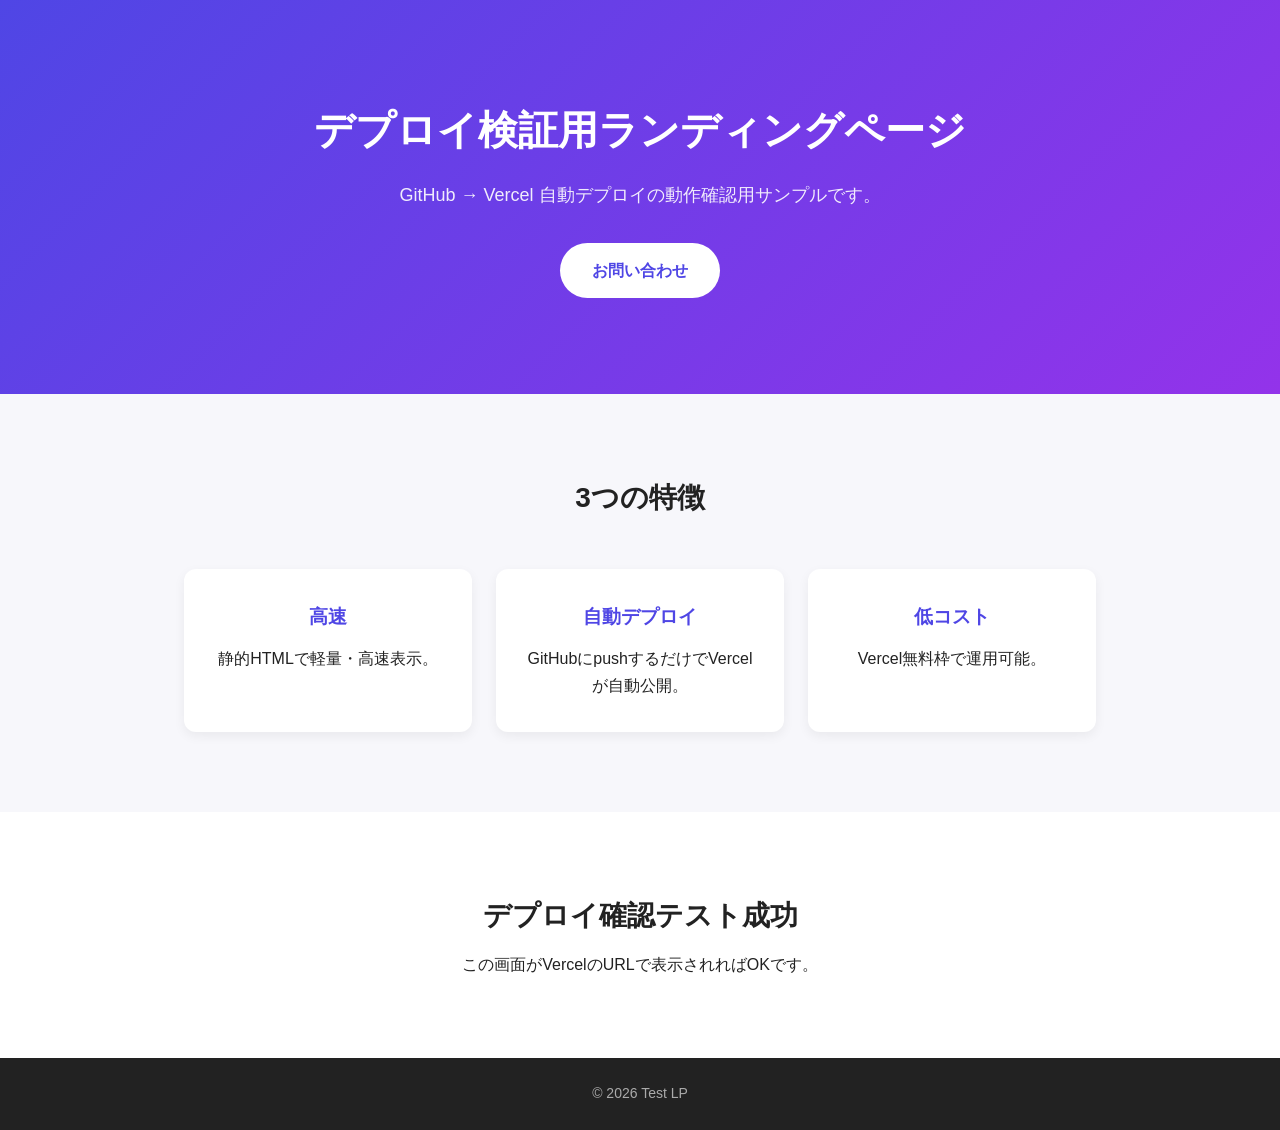
==== index.html @ 21b179a0 "Initial commit: test LP" ====
<!DOCTYPE html>
<html lang="ja">
<head>
  <meta charset="UTF-8" />
  <meta name="viewport" content="width=device-width, initial-scale=1.0" />
  <title>テストLP | Deploy Check</title>
  <link rel="stylesheet" href="style.css" />
</head>
<body>
  <header class="hero">
    <div class="container">
      <h1>デプロイ検証用ランディングページ</h1>
      <p class="lead">GitHub → Vercel 自動デプロイの動作確認用サンプルです。</p>
      <a href="#contact" class="btn">お問い合わせ</a>
    </div>
  </header>

  <section class="features">
    <div class="container">
      <h2>3つの特徴</h2>
      <div class="cards">
        <div class="card">
          <h3>高速</h3>
          <p>静的HTMLで軽量・高速表示。</p>
        </div>
        <div class="card">
          <h3>自動デプロイ</h3>
          <p>GitHubにpushするだけでVercelが自動公開。</p>
        </div>
        <div class="card">
          <h3>低コスト</h3>
          <p>Vercel無料枠で運用可能。</p>
        </div>
      </div>
    </div>
  </section>

  <section id="contact" class="cta">
    <div class="container">
      <h2>デプロイ確認テスト成功</h2>
      <p>この画面がVercelのURLで表示されればOKです。</p>
    </div>
  </section>

  <footer>
    <p>&copy; 2026 Test LP</p>
  </footer>
</body>
</html>
---- style.css ----
* { margin: 0; padding: 0; box-sizing: border-box; }

body {
  font-family: -apple-system, "Helvetica Neue", "Hiragino Sans", sans-serif;
  color: #222;
  line-height: 1.7;
}

.container {
  max-width: 960px;
  margin: 0 auto;
  padding: 0 24px;
}

.hero {
  background: linear-gradient(135deg, #4f46e5 0%, #9333ea 100%);
  color: #fff;
  padding: 96px 0;
  text-align: center;
}
.hero h1 { font-size: 40px; margin-bottom: 16px; }
.hero .lead { font-size: 18px; margin-bottom: 32px; opacity: 0.9; }

.btn {
  display: inline-block;
  background: #fff;
  color: #4f46e5;
  padding: 14px 32px;
  border-radius: 999px;
  text-decoration: none;
  font-weight: 700;
  transition: transform 0.2s;
}
.btn:hover { transform: translateY(-2px); }

.features { padding: 80px 0; background: #f7f7fb; }
.features h2 { text-align: center; font-size: 28px; margin-bottom: 48px; }
.cards {
  display: grid;
  grid-template-columns: repeat(auto-fit, minmax(240px, 1fr));
  gap: 24px;
}
.card {
  background: #fff;
  padding: 32px 24px;
  border-radius: 12px;
  box-shadow: 0 4px 12px rgba(0,0,0,0.06);
  text-align: center;
}
.card h3 { margin-bottom: 12px; color: #4f46e5; }

.cta { padding: 80px 0; text-align: center; }
.cta h2 { font-size: 28px; margin-bottom: 12px; }

footer {
  padding: 24px;
  text-align: center;
  background: #222;
  color: #aaa;
  font-size: 14px;
}
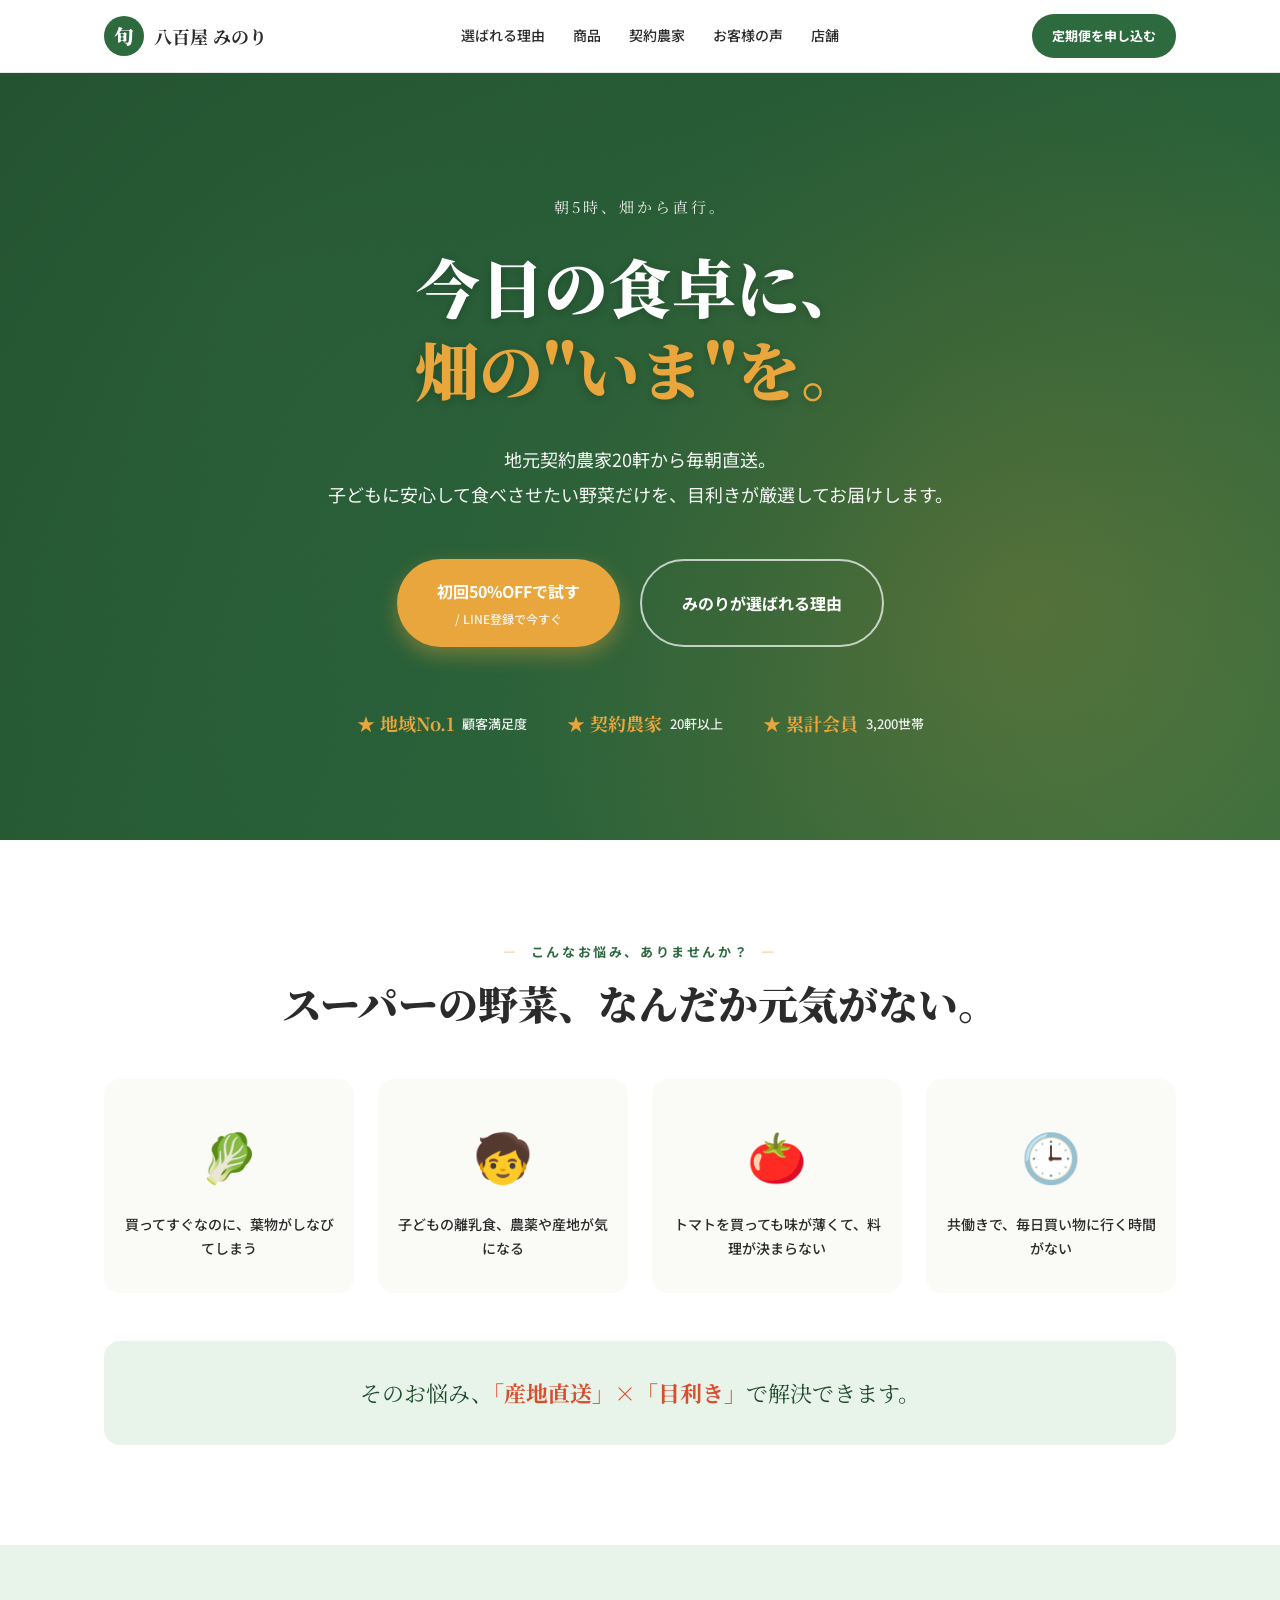
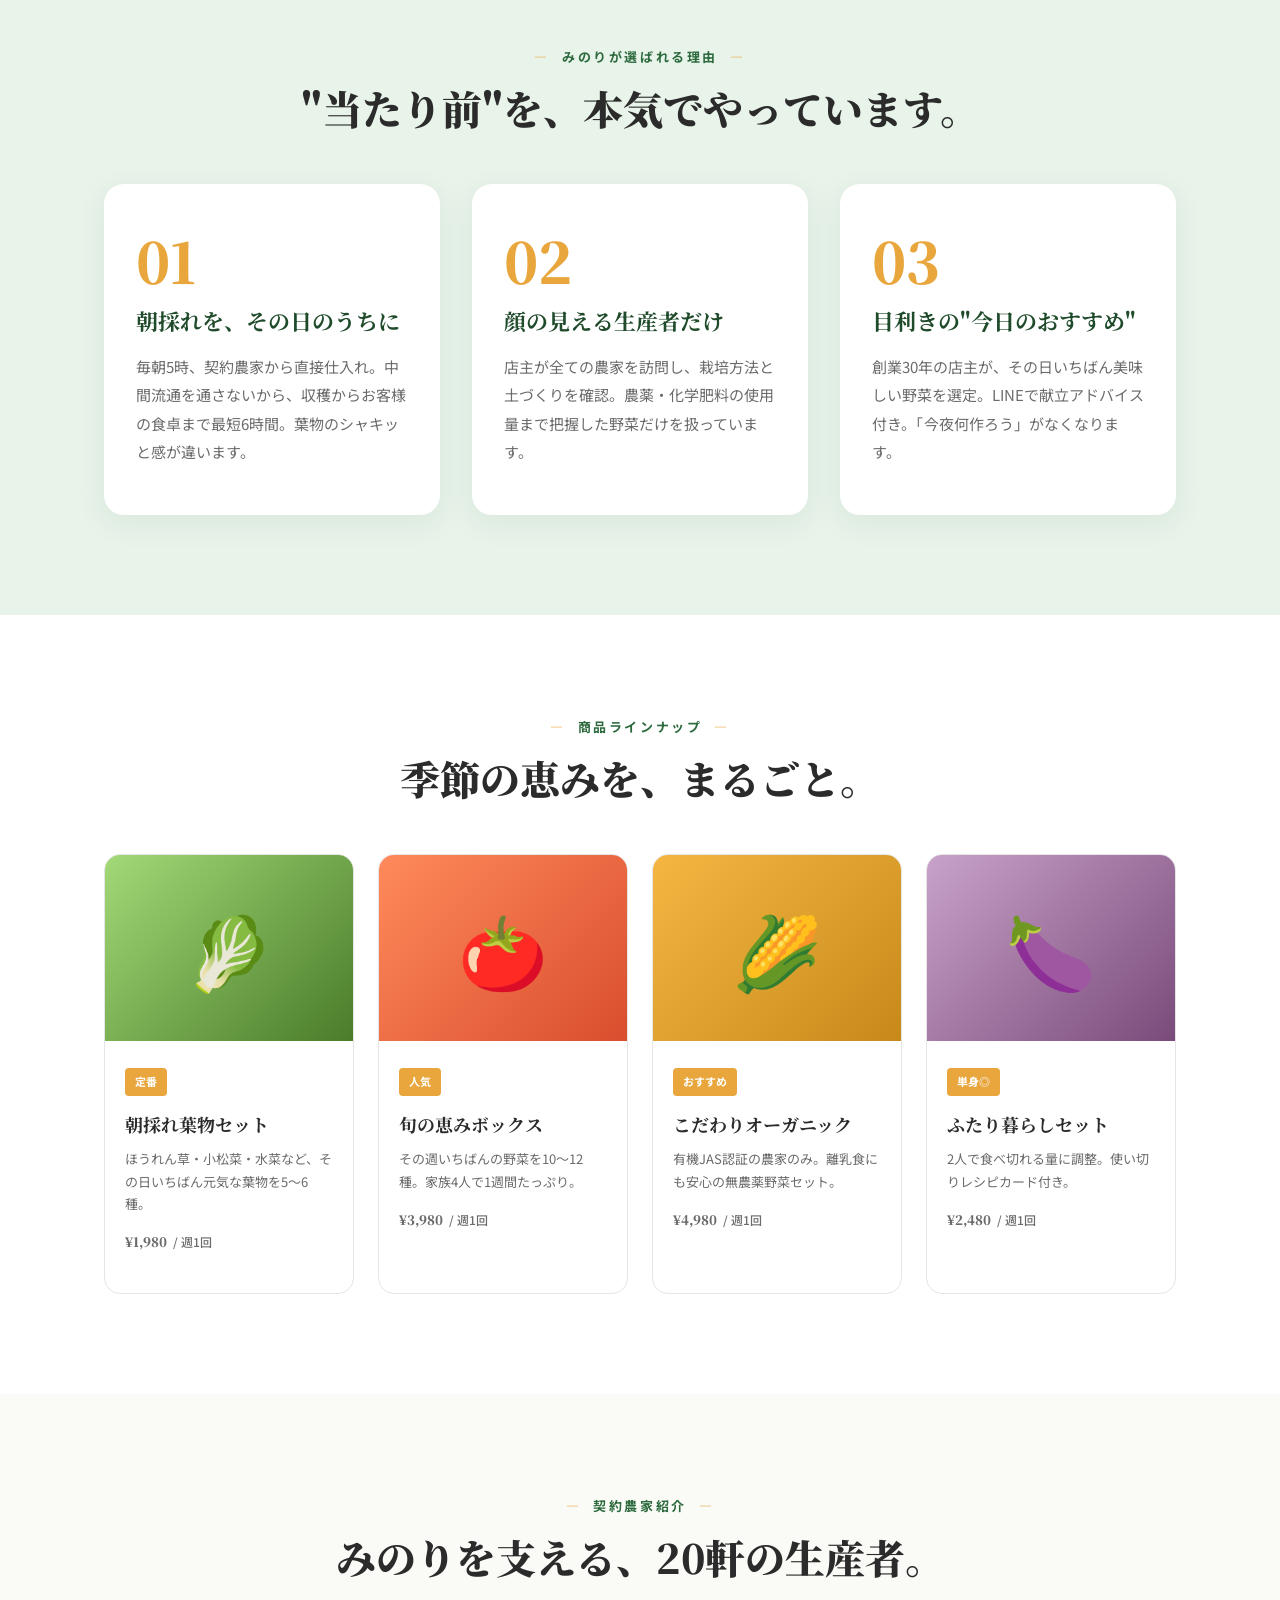
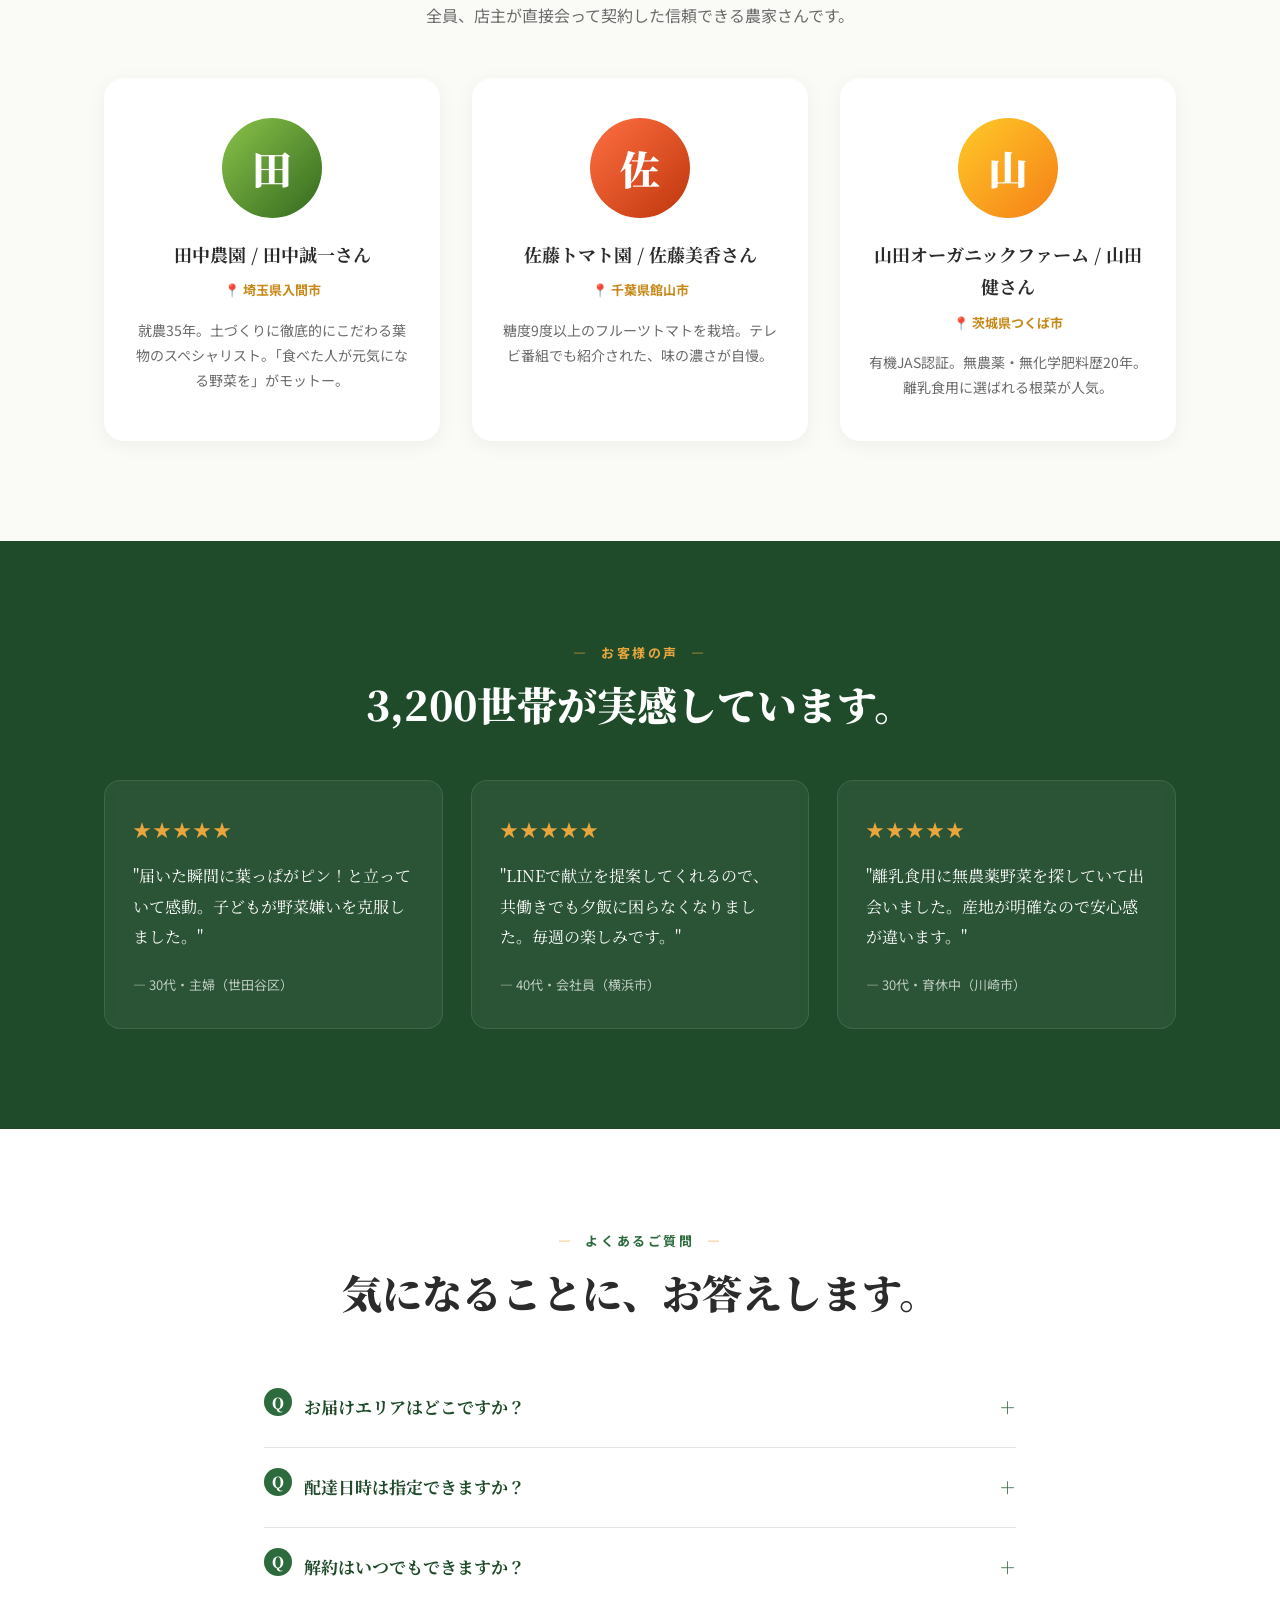
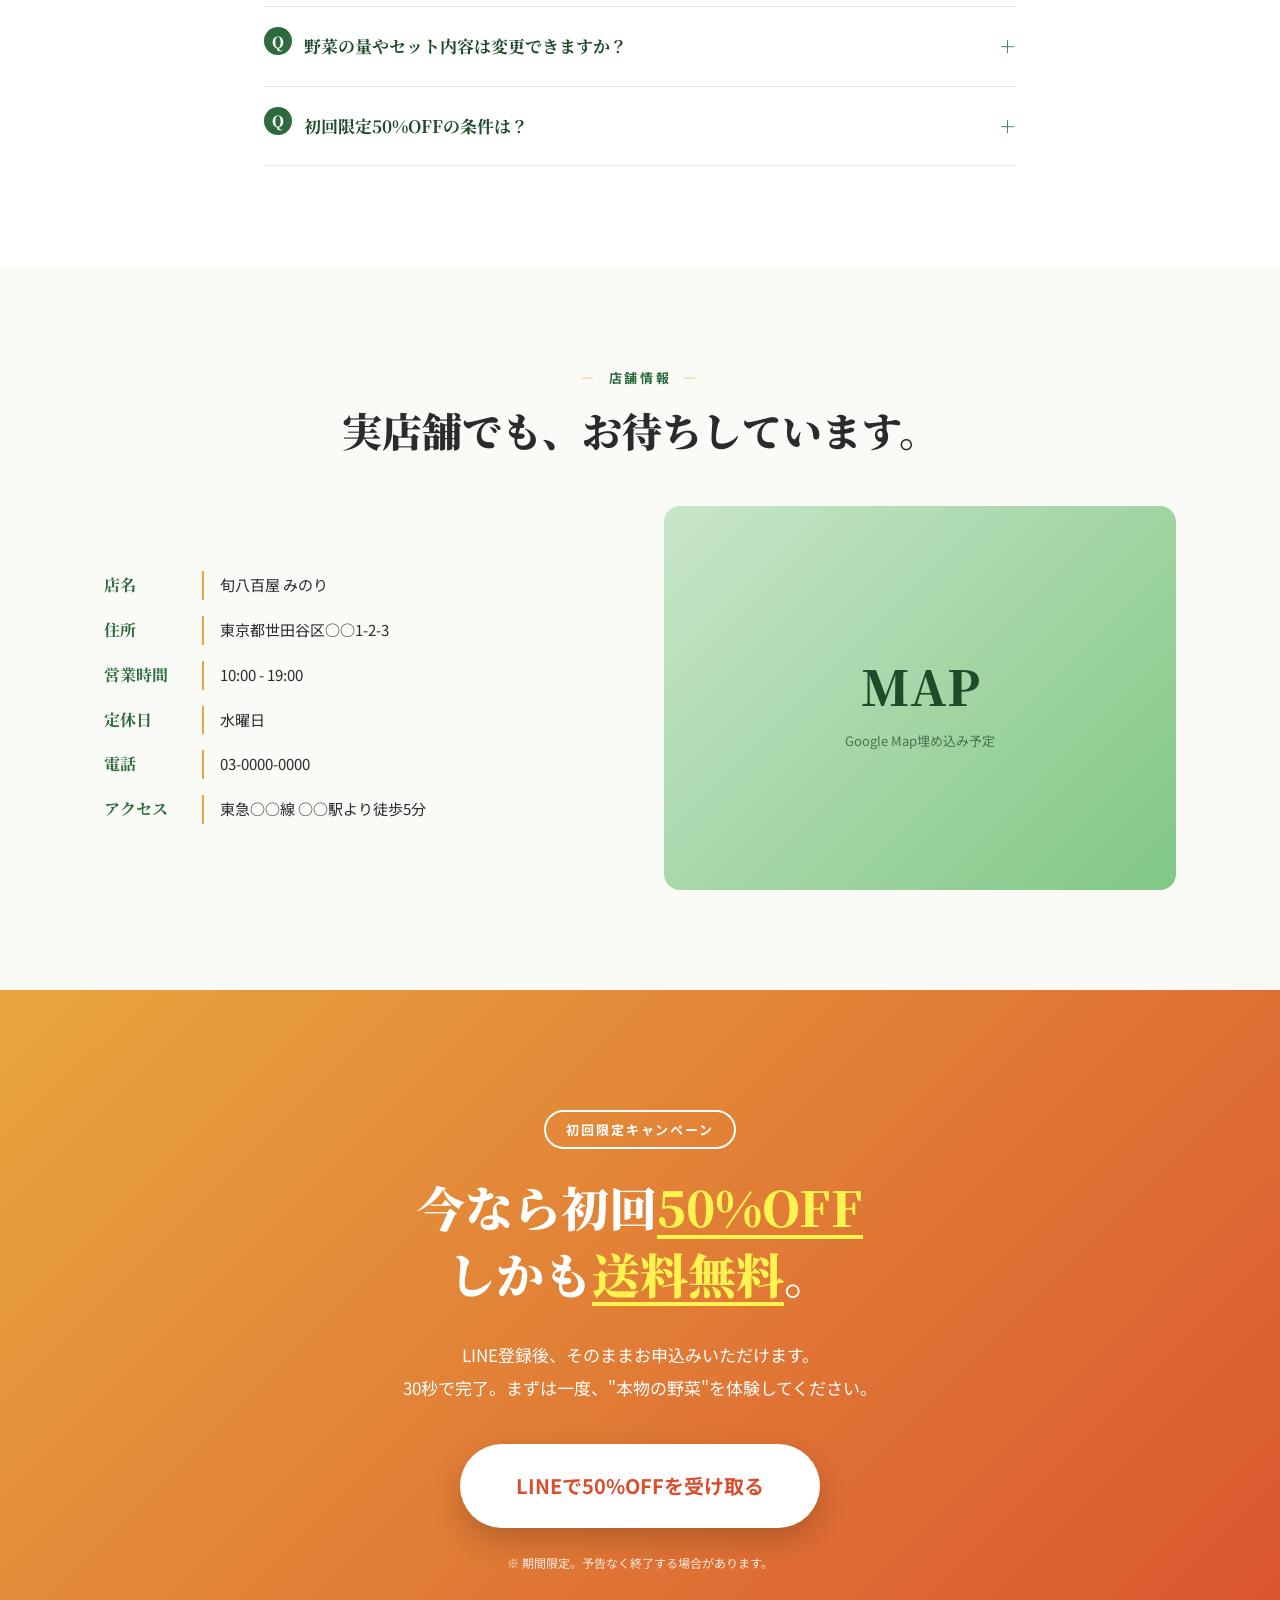
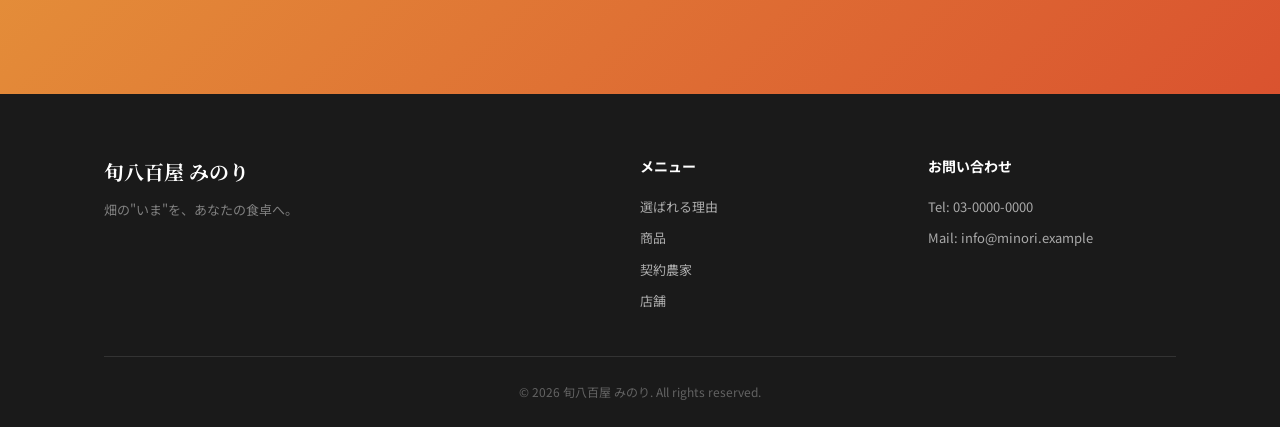
==== commit d3b77392: "Build minori greengrocer LP: hero, features, products, farmers, testimonials, FAQ, access, CTA" ====
--- a/index.html
+++ b/index.html
@@ -3,47 +3,330 @@
 <head>
   <meta charset="UTF-8" />
   <meta name="viewport" content="width=device-width, initial-scale=1.0" />
-  <title>テストLP | Deploy Check</title>
+  <meta name="description" content="旬八百屋みのり｜地元契約農家から毎朝直送する朝採れ野菜。子どもに安心して食べさせたい野菜だけを厳選してお届け。" />
+  <title>旬八百屋 みのり｜朝採れ野菜を、その日の食卓へ</title>
+  <link rel="preconnect" href="https://fonts.googleapis.com">
+  <link rel="preconnect" href="https://fonts.gstatic.com" crossorigin>
+  <link href="https://fonts.googleapis.com/css2?family=Noto+Serif+JP:wght@500;700;900&family=Noto+Sans+JP:wght@400;500;700&display=swap" rel="stylesheet">
   <link rel="stylesheet" href="style.css" />
 </head>
 <body>
-  <header class="hero">
-    <div class="container">
-      <h1>デプロイ検証用ランディングページ</h1>
-      <p class="lead">GitHub → Vercel 自動デプロイの動作確認用サンプルです。</p>
-      <a href="#contact" class="btn">お問い合わせ</a>
+
+  <!-- Header -->
+  <header class="site-header">
+    <div class="container header-inner">
+      <a href="#" class="logo">
+        <span class="logo-mark">旬</span>
+        <span class="logo-text">八百屋 みのり</span>
+      </a>
+      <nav class="nav">
+        <a href="#reason">選ばれる理由</a>
+        <a href="#products">商品</a>
+        <a href="#farmers">契約農家</a>
+        <a href="#voice">お客様の声</a>
+        <a href="#access">店舗</a>
+      </nav>
+      <a href="#cta" class="header-cta">定期便を申し込む</a>
     </div>
   </header>
 
-  <section class="features">
-    <div class="container">
-      <h2>3つの特徴</h2>
-      <div class="cards">
-        <div class="card">
-          <h3>高速</h3>
-          <p>静的HTMLで軽量・高速表示。</p>
-        </div>
-        <div class="card">
-          <h3>自動デプロイ</h3>
-          <p>GitHubにpushするだけでVercelが自動公開。</p>
-        </div>
-        <div class="card">
-          <h3>低コスト</h3>
-          <p>Vercel無料枠で運用可能。</p>
-        </div>
-      </div>
-    </div>
-  </section>
-
-  <section id="contact" class="cta">
-    <div class="container">
-      <h2>デプロイ確認テスト成功</h2>
-      <p>この画面がVercelのURLで表示されればOKです。</p>
-    </div>
-  </section>
-
-  <footer>
-    <p>&copy; 2026 Test LP</p>
+  <!-- Hero -->
+  <section class="hero">
+    <div class="hero-bg"></div>
+    <div class="container hero-inner">
+      <p class="hero-eyebrow">朝5時、畑から直行。</p>
+      <h1 class="hero-title">
+        今日の食卓に、<br />
+        <span class="accent">畑の"いま"を。</span>
+      </h1>
+      <p class="hero-lead">
+        地元契約農家20軒から毎朝直送。<br />
+        子どもに安心して食べさせたい野菜だけを、目利きが厳選してお届けします。
+      </p>
+      <div class="hero-cta">
+        <a href="#cta" class="btn btn-primary">
+          初回50%OFFで試す
+          <span class="btn-sub">/ LINE登録で今すぐ</span>
+        </a>
+        <a href="#reason" class="btn btn-ghost">みのりが選ばれる理由</a>
+      </div>
+      <ul class="hero-badges">
+        <li>★ 地域No.1<span>顧客満足度</span></li>
+        <li>★ 契約農家<span>20軒以上</span></li>
+        <li>★ 累計会員<span>3,200世帯</span></li>
+      </ul>
+    </div>
+  </section>
+
+  <!-- Problem -->
+  <section class="problem">
+    <div class="container">
+      <p class="section-eyebrow">こんなお悩み、ありませんか？</p>
+      <h2 class="section-title">スーパーの野菜、<br class="sp-only">なんだか元気がない。</h2>
+      <ul class="problem-list">
+        <li>
+          <div class="problem-icon">🥬</div>
+          <p>買ってすぐなのに、葉物がしなびてしまう</p>
+        </li>
+        <li>
+          <div class="problem-icon">🧒</div>
+          <p>子どもの離乳食、農薬や産地が気になる</p>
+        </li>
+        <li>
+          <div class="problem-icon">🍅</div>
+          <p>トマトを買っても味が薄くて、料理が決まらない</p>
+        </li>
+        <li>
+          <div class="problem-icon">🕒</div>
+          <p>共働きで、毎日買い物に行く時間がない</p>
+        </li>
+      </ul>
+      <p class="problem-outro">
+        <span>そのお悩み、<strong>「産地直送」×「目利き」</strong>で解決できます。</span>
+      </p>
+    </div>
+  </section>
+
+  <!-- Reason -->
+  <section class="reason" id="reason">
+    <div class="container">
+      <p class="section-eyebrow">みのりが選ばれる理由</p>
+      <h2 class="section-title">"当たり前"を、本気でやっています。</h2>
+      <div class="reason-grid">
+        <article class="reason-card">
+          <div class="reason-num">01</div>
+          <h3>朝採れを、その日のうちに</h3>
+          <p>毎朝5時、契約農家から直接仕入れ。中間流通を通さないから、収穫からお客様の食卓まで最短6時間。葉物のシャキッと感が違います。</p>
+        </article>
+        <article class="reason-card">
+          <div class="reason-num">02</div>
+          <h3>顔の見える生産者だけ</h3>
+          <p>店主が全ての農家を訪問し、栽培方法と土づくりを確認。農薬・化学肥料の使用量まで把握した野菜だけを扱っています。</p>
+        </article>
+        <article class="reason-card">
+          <div class="reason-num">03</div>
+          <h3>目利きの"今日のおすすめ"</h3>
+          <p>創業30年の店主が、その日いちばん美味しい野菜を選定。LINEで献立アドバイス付き。「今夜何作ろう」がなくなります。</p>
+        </article>
+      </div>
+    </div>
+  </section>
+
+  <!-- Products -->
+  <section class="products" id="products">
+    <div class="container">
+      <p class="section-eyebrow">商品ラインナップ</p>
+      <h2 class="section-title">季節の恵みを、まるごと。</h2>
+      <div class="product-grid">
+        <div class="product-card">
+          <div class="product-img" style="background: linear-gradient(135deg,#a3d977,#4a7c2a);">
+            <span class="product-emoji">🥬</span>
+          </div>
+          <div class="product-body">
+            <span class="product-tag">定番</span>
+            <h3>朝採れ葉物セット</h3>
+            <p>ほうれん草・小松菜・水菜など、その日いちばん元気な葉物を5〜6種。</p>
+            <p class="product-price">¥1,980<span>/ 週1回</span></p>
+          </div>
+        </div>
+        <div class="product-card">
+          <div class="product-img" style="background: linear-gradient(135deg,#ff8a5b,#d94e2e);">
+            <span class="product-emoji">🍅</span>
+          </div>
+          <div class="product-body">
+            <span class="product-tag">人気</span>
+            <h3>旬の恵みボックス</h3>
+            <p>その週いちばんの野菜を10〜12種。家族4人で1週間たっぷり。</p>
+            <p class="product-price">¥3,980<span>/ 週1回</span></p>
+          </div>
+        </div>
+        <div class="product-card">
+          <div class="product-img" style="background: linear-gradient(135deg,#f5b642,#c78a1a);">
+            <span class="product-emoji">🌽</span>
+          </div>
+          <div class="product-body">
+            <span class="product-tag">おすすめ</span>
+            <h3>こだわりオーガニック</h3>
+            <p>有機JAS認証の農家のみ。離乳食にも安心の無農薬野菜セット。</p>
+            <p class="product-price">¥4,980<span>/ 週1回</span></p>
+          </div>
+        </div>
+        <div class="product-card">
+          <div class="product-img" style="background: linear-gradient(135deg,#c8a2c8,#7a4b7a);">
+            <span class="product-emoji">🍆</span>
+          </div>
+          <div class="product-body">
+            <span class="product-tag">単身◎</span>
+            <h3>ふたり暮らしセット</h3>
+            <p>2人で食べ切れる量に調整。使い切りレシピカード付き。</p>
+            <p class="product-price">¥2,480<span>/ 週1回</span></p>
+          </div>
+        </div>
+      </div>
+    </div>
+  </section>
+
+  <!-- Farmers -->
+  <section class="farmers" id="farmers">
+    <div class="container">
+      <p class="section-eyebrow">契約農家紹介</p>
+      <h2 class="section-title">みのりを支える、20軒の生産者。</h2>
+      <p class="section-lead">全員、店主が直接会って契約した信頼できる農家さんです。</p>
+      <div class="farmer-grid">
+        <article class="farmer-card">
+          <div class="farmer-photo" style="background: linear-gradient(135deg,#8bc34a,#33691e);">
+            <span>田</span>
+          </div>
+          <h3>田中農園 / 田中誠一さん</h3>
+          <p class="farmer-area">📍 埼玉県入間市</p>
+          <p>就農35年。土づくりに徹底的にこだわる葉物のスペシャリスト。「食べた人が元気になる野菜を」がモットー。</p>
+        </article>
+        <article class="farmer-card">
+          <div class="farmer-photo" style="background: linear-gradient(135deg,#ff7043,#bf360c);">
+            <span>佐</span>
+          </div>
+          <h3>佐藤トマト園 / 佐藤美香さん</h3>
+          <p class="farmer-area">📍 千葉県館山市</p>
+          <p>糖度9度以上のフルーツトマトを栽培。テレビ番組でも紹介された、味の濃さが自慢。</p>
+        </article>
+        <article class="farmer-card">
+          <div class="farmer-photo" style="background: linear-gradient(135deg,#ffca28,#f57f17);">
+            <span>山</span>
+          </div>
+          <h3>山田オーガニックファーム / 山田健さん</h3>
+          <p class="farmer-area">📍 茨城県つくば市</p>
+          <p>有機JAS認証。無農薬・無化学肥料歴20年。離乳食用に選ばれる根菜が人気。</p>
+        </article>
+      </div>
+    </div>
+  </section>
+
+  <!-- Voice -->
+  <section class="voice" id="voice">
+    <div class="container">
+      <p class="section-eyebrow">お客様の声</p>
+      <h2 class="section-title">3,200世帯が実感しています。</h2>
+      <div class="voice-grid">
+        <blockquote class="voice-card">
+          <div class="voice-stars">★★★★★</div>
+          <p>"届いた瞬間に葉っぱがピン！と立っていて感動。子どもが野菜嫌いを克服しました。"</p>
+          <footer>— 30代・主婦（世田谷区）</footer>
+        </blockquote>
+        <blockquote class="voice-card">
+          <div class="voice-stars">★★★★★</div>
+          <p>"LINEで献立を提案してくれるので、共働きでも夕飯に困らなくなりました。毎週の楽しみです。"</p>
+          <footer>— 40代・会社員（横浜市）</footer>
+        </blockquote>
+        <blockquote class="voice-card">
+          <div class="voice-stars">★★★★★</div>
+          <p>"離乳食用に無農薬野菜を探していて出会いました。産地が明確なので安心感が違います。"</p>
+          <footer>— 30代・育休中（川崎市）</footer>
+        </blockquote>
+      </div>
+    </div>
+  </section>
+
+  <!-- FAQ -->
+  <section class="faq">
+    <div class="container container-narrow">
+      <p class="section-eyebrow">よくあるご質問</p>
+      <h2 class="section-title">気になることに、お答えします。</h2>
+      <details>
+        <summary>お届けエリアはどこですか？</summary>
+        <p>関東1都6県に配送しています。それ以外の地域はご相談ください。</p>
+      </details>
+      <details>
+        <summary>配達日時は指定できますか？</summary>
+        <p>週1回、火曜または金曜のいずれかからお選びいただけます。時間帯指定も可能です。</p>
+      </details>
+      <details>
+        <summary>解約はいつでもできますか？</summary>
+        <p>マイページから24時間いつでも解約可能です。違約金は一切ありません。</p>
+      </details>
+      <details>
+        <summary>野菜の量やセット内容は変更できますか？</summary>
+        <p>お届け前日までであれば、LINEからいつでも変更可能です。アレルギー対応もご相談ください。</p>
+      </details>
+      <details>
+        <summary>初回限定50%OFFの条件は？</summary>
+        <p>LINE登録の上、初回定期便お申込みの方が対象です。2回目以降は通常価格となります。</p>
+      </details>
+    </div>
+  </section>
+
+  <!-- Access -->
+  <section class="access" id="access">
+    <div class="container">
+      <p class="section-eyebrow">店舗情報</p>
+      <h2 class="section-title">実店舗でも、お待ちしています。</h2>
+      <div class="access-grid">
+        <div class="access-info">
+          <dl>
+            <dt>店名</dt><dd>旬八百屋 みのり</dd>
+            <dt>住所</dt><dd>東京都世田谷区○○1-2-3</dd>
+            <dt>営業時間</dt><dd>10:00 - 19:00</dd>
+            <dt>定休日</dt><dd>水曜日</dd>
+            <dt>電話</dt><dd>03-0000-0000</dd>
+            <dt>アクセス</dt><dd>東急○○線 ○○駅より徒歩5分</dd>
+          </dl>
+        </div>
+        <div class="access-map">
+          <div class="map-placeholder">
+            <span>MAP</span>
+            <p>Google Map埋め込み予定</p>
+          </div>
+        </div>
+      </div>
+    </div>
+  </section>
+
+  <!-- CTA -->
+  <section class="cta" id="cta">
+    <div class="container container-narrow">
+      <p class="cta-eyebrow">初回限定キャンペーン</p>
+      <h2 class="cta-title">
+        今なら初回<span class="cta-highlight">50%OFF</span><br />
+        しかも<span class="cta-highlight">送料無料</span>。
+      </h2>
+      <p class="cta-lead">
+        LINE登録後、そのままお申込みいただけます。<br />
+        30秒で完了。まずは一度、"本物の野菜"を体験してください。
+      </p>
+      <a href="#" class="btn btn-primary btn-large">
+        LINEで50%OFFを受け取る
+      </a>
+      <p class="cta-note">※ 期間限定。予告なく終了する場合があります。</p>
+    </div>
+  </section>
+
+  <!-- Footer -->
+  <footer class="site-footer">
+    <div class="container">
+      <div class="footer-grid">
+        <div>
+          <p class="footer-logo">旬八百屋 みのり</p>
+          <p class="footer-desc">畑の"いま"を、あなたの食卓へ。</p>
+        </div>
+        <div>
+          <p class="footer-title">メニュー</p>
+          <ul>
+            <li><a href="#reason">選ばれる理由</a></li>
+            <li><a href="#products">商品</a></li>
+            <li><a href="#farmers">契約農家</a></li>
+            <li><a href="#access">店舗</a></li>
+          </ul>
+        </div>
+        <div>
+          <p class="footer-title">お問い合わせ</p>
+          <ul>
+            <li>Tel: 03-0000-0000</li>
+            <li>Mail: info@minori.example</li>
+          </ul>
+        </div>
+      </div>
+      <p class="copyright">© 2026 旬八百屋 みのり. All rights reserved.</p>
+    </div>
   </footer>
+
 </body>
 </html>
--- a/style.css
+++ b/style.css
@@ -1,61 +1,669 @@
+/* ===== Reset ===== */
 * { margin: 0; padding: 0; box-sizing: border-box; }
-
+img { max-width: 100%; display: block; }
+a { color: inherit; text-decoration: none; }
+ul { list-style: none; }
+
+/* ===== Variables ===== */
+:root {
+  --green: #2d6a3e;
+  --green-dark: #1f4b2b;
+  --green-light: #e8f3ea;
+  --accent: #e8a63d;
+  --accent-dark: #c78a1a;
+  --tomato: #d94e2e;
+  --ink: #2b2b2b;
+  --gray: #6b6b6b;
+  --line: #e5e5e5;
+  --bg: #fafaf7;
+  --serif: "Noto Serif JP", "Hiragino Mincho ProN", serif;
+  --sans: "Noto Sans JP", -apple-system, "Hiragino Sans", sans-serif;
+}
+
+/* ===== Base ===== */
 body {
-  font-family: -apple-system, "Helvetica Neue", "Hiragino Sans", sans-serif;
-  color: #222;
-  line-height: 1.7;
+  font-family: var(--sans);
+  color: var(--ink);
+  line-height: 1.8;
+  background: var(--bg);
+  -webkit-font-smoothing: antialiased;
 }
 
 .container {
-  max-width: 960px;
+  max-width: 1120px;
   margin: 0 auto;
   padding: 0 24px;
 }
-
+.container-narrow { max-width: 800px; }
+
+.sp-only { display: none; }
+@media (max-width: 640px) { .sp-only { display: inline; } }
+
+/* ===== Section common ===== */
+.section-eyebrow {
+  text-align: center;
+  color: var(--green);
+  font-size: 13px;
+  font-weight: 700;
+  letter-spacing: 0.2em;
+  margin-bottom: 12px;
+}
+.section-eyebrow::before,
+.section-eyebrow::after {
+  content: "—";
+  margin: 0 12px;
+  color: var(--accent);
+}
+.section-title {
+  font-family: var(--serif);
+  text-align: center;
+  font-size: 40px;
+  font-weight: 900;
+  line-height: 1.4;
+  margin-bottom: 48px;
+  color: var(--ink);
+}
+.section-lead {
+  text-align: center;
+  color: var(--gray);
+  margin-top: -32px;
+  margin-bottom: 48px;
+}
+@media (max-width: 640px) { .section-title { font-size: 26px; } }
+
+/* ===== Header ===== */
+.site-header {
+  position: sticky;
+  top: 0;
+  z-index: 100;
+  background: rgba(255,255,255,0.95);
+  backdrop-filter: blur(8px);
+  border-bottom: 1px solid var(--line);
+}
+.header-inner {
+  display: flex;
+  align-items: center;
+  justify-content: space-between;
+  height: 72px;
+}
+.logo { display: flex; align-items: center; gap: 10px; }
+.logo-mark {
+  display: inline-flex;
+  align-items: center;
+  justify-content: center;
+  width: 40px; height: 40px;
+  background: var(--green);
+  color: #fff;
+  font-family: var(--serif);
+  font-weight: 900;
+  border-radius: 50%;
+  font-size: 20px;
+}
+.logo-text {
+  font-family: var(--serif);
+  font-weight: 700;
+  font-size: 18px;
+}
+.nav { display: flex; gap: 28px; }
+.nav a {
+  font-size: 14px;
+  color: var(--ink);
+  font-weight: 500;
+  transition: color 0.2s;
+}
+.nav a:hover { color: var(--green); }
+.header-cta {
+  background: var(--green);
+  color: #fff;
+  padding: 10px 20px;
+  border-radius: 999px;
+  font-size: 13px;
+  font-weight: 700;
+  transition: background 0.2s;
+}
+.header-cta:hover { background: var(--green-dark); }
+@media (max-width: 900px) {
+  .nav { display: none; }
+}
+
+/* ===== Hero ===== */
 .hero {
-  background: linear-gradient(135deg, #4f46e5 0%, #9333ea 100%);
-  color: #fff;
-  padding: 96px 0;
-  text-align: center;
-}
-.hero h1 { font-size: 40px; margin-bottom: 16px; }
-.hero .lead { font-size: 18px; margin-bottom: 32px; opacity: 0.9; }
-
+  position: relative;
+  padding: 120px 0 100px;
+  overflow: hidden;
+  color: #fff;
+}
+.hero-bg {
+  position: absolute;
+  inset: 0;
+  background:
+    linear-gradient(135deg, rgba(31,75,43,0.85), rgba(45,106,62,0.75)),
+    radial-gradient(circle at 20% 30%, #4a8f5e 0%, transparent 60%),
+    radial-gradient(circle at 80% 70%, #e8a63d 0%, transparent 50%),
+    #2d6a3e;
+  z-index: -1;
+}
+.hero-inner { position: relative; text-align: center; }
+.hero-eyebrow {
+  font-family: var(--serif);
+  font-size: 15px;
+  letter-spacing: 0.2em;
+  margin-bottom: 24px;
+  opacity: 0.9;
+}
+.hero-title {
+  font-family: var(--serif);
+  font-size: 64px;
+  font-weight: 900;
+  line-height: 1.3;
+  margin-bottom: 32px;
+  text-shadow: 0 2px 10px rgba(0,0,0,0.2);
+}
+.hero-title .accent { color: var(--accent); }
+.hero-lead {
+  font-size: 18px;
+  line-height: 1.9;
+  margin-bottom: 48px;
+  opacity: 0.95;
+}
+.hero-cta {
+  display: flex;
+  gap: 20px;
+  justify-content: center;
+  flex-wrap: wrap;
+  margin-bottom: 60px;
+}
+.hero-badges {
+  display: flex;
+  gap: 40px;
+  justify-content: center;
+  flex-wrap: wrap;
+}
+.hero-badges li {
+  font-family: var(--serif);
+  font-size: 18px;
+  font-weight: 700;
+  color: var(--accent);
+  display: flex;
+  align-items: center;
+  gap: 8px;
+}
+.hero-badges span {
+  color: #fff;
+  font-family: var(--sans);
+  font-size: 13px;
+  font-weight: 500;
+  opacity: 0.9;
+}
+@media (max-width: 640px) {
+  .hero { padding: 80px 0 60px; }
+  .hero-title { font-size: 36px; }
+  .hero-lead { font-size: 15px; }
+  .hero-badges { gap: 16px; font-size: 14px; }
+  .hero-badges li { font-size: 14px; flex-direction: column; }
+}
+
+/* ===== Button ===== */
 .btn {
+  display: inline-flex;
+  flex-direction: column;
+  align-items: center;
+  justify-content: center;
+  padding: 18px 40px;
+  border-radius: 999px;
+  font-weight: 700;
+  font-size: 16px;
+  transition: all 0.25s ease;
+  cursor: pointer;
+}
+.btn-primary {
+  background: var(--accent);
+  color: #fff;
+  box-shadow: 0 8px 20px rgba(232,166,61,0.4);
+}
+.btn-primary:hover {
+  background: var(--accent-dark);
+  transform: translateY(-2px);
+  box-shadow: 0 12px 24px rgba(232,166,61,0.5);
+}
+.btn-ghost {
+  background: transparent;
+  color: #fff;
+  border: 2px solid rgba(255,255,255,0.7);
+}
+.btn-ghost:hover {
+  background: rgba(255,255,255,0.1);
+  border-color: #fff;
+}
+.btn-large {
+  padding: 24px 56px;
+  font-size: 20px;
+}
+.btn-sub {
+  font-size: 12px;
+  font-weight: 500;
+  opacity: 0.9;
+  margin-top: 2px;
+}
+
+/* ===== Problem ===== */
+.problem {
+  padding: 100px 0;
+  background: #fff;
+}
+.problem-list {
+  display: grid;
+  grid-template-columns: repeat(4, 1fr);
+  gap: 24px;
+  margin-bottom: 48px;
+}
+.problem-list li {
+  background: var(--bg);
+  padding: 32px 20px;
+  border-radius: 16px;
+  text-align: center;
+}
+.problem-icon { font-size: 48px; margin-bottom: 16px; }
+.problem-list p {
+  font-size: 14px;
+  line-height: 1.7;
+  color: var(--ink);
+  font-weight: 500;
+}
+.problem-outro {
+  text-align: center;
+  font-family: var(--serif);
+  font-size: 22px;
+  padding: 32px;
+  background: var(--green-light);
+  border-radius: 16px;
+  color: var(--green-dark);
+}
+.problem-outro strong { color: var(--tomato); }
+@media (max-width: 900px) {
+  .problem-list { grid-template-columns: repeat(2,1fr); }
+}
+@media (max-width: 640px) {
+  .problem-outro { font-size: 16px; }
+}
+
+/* ===== Reason ===== */
+.reason {
+  padding: 100px 0;
+  background: var(--green-light);
+}
+.reason-grid {
+  display: grid;
+  grid-template-columns: repeat(3, 1fr);
+  gap: 32px;
+}
+.reason-card {
+  background: #fff;
+  padding: 48px 32px;
+  border-radius: 20px;
+  box-shadow: 0 8px 30px rgba(45,106,62,0.08);
+  position: relative;
+  transition: transform 0.3s;
+}
+.reason-card:hover { transform: translateY(-6px); }
+.reason-num {
+  font-family: var(--serif);
+  font-size: 56px;
+  font-weight: 900;
+  color: var(--accent);
+  line-height: 1;
+  margin-bottom: 16px;
+}
+.reason-card h3 {
+  font-family: var(--serif);
+  font-size: 22px;
+  color: var(--green-dark);
+  margin-bottom: 16px;
+  line-height: 1.5;
+}
+.reason-card p {
+  font-size: 15px;
+  color: var(--gray);
+  line-height: 1.9;
+}
+@media (max-width: 900px) {
+  .reason-grid { grid-template-columns: 1fr; }
+}
+
+/* ===== Products ===== */
+.products { padding: 100px 0; background: #fff; }
+.product-grid {
+  display: grid;
+  grid-template-columns: repeat(4, 1fr);
+  gap: 24px;
+}
+.product-card {
+  background: #fff;
+  border-radius: 16px;
+  overflow: hidden;
+  border: 1px solid var(--line);
+  transition: all 0.3s;
+}
+.product-card:hover {
+  transform: translateY(-4px);
+  box-shadow: 0 12px 30px rgba(0,0,0,0.08);
+}
+.product-img {
+  aspect-ratio: 4/3;
+  display: flex;
+  align-items: center;
+  justify-content: center;
+}
+.product-emoji { font-size: 72px; }
+.product-body { padding: 24px 20px; }
+.product-tag {
   display: inline-block;
+  background: var(--accent);
+  color: #fff;
+  font-size: 11px;
+  font-weight: 700;
+  padding: 4px 10px;
+  border-radius: 4px;
+  margin-bottom: 12px;
+}
+.product-card h3 {
+  font-family: var(--serif);
+  font-size: 18px;
+  margin-bottom: 8px;
+  color: var(--ink);
+}
+.product-card p {
+  font-size: 13px;
+  color: var(--gray);
+  line-height: 1.7;
+  margin-bottom: 16px;
+}
+.product-price {
+  font-family: var(--serif);
+  font-size: 24px;
+  font-weight: 900;
+  color: var(--tomato);
+  margin: 0;
+}
+.product-price span {
+  font-family: var(--sans);
+  font-size: 12px;
+  color: var(--gray);
+  font-weight: 500;
+  margin-left: 6px;
+}
+@media (max-width: 900px) {
+  .product-grid { grid-template-columns: repeat(2,1fr); }
+}
+
+/* ===== Farmers ===== */
+.farmers {
+  padding: 100px 0;
+  background: var(--bg);
+}
+.farmer-grid {
+  display: grid;
+  grid-template-columns: repeat(3, 1fr);
+  gap: 32px;
+}
+.farmer-card {
   background: #fff;
-  color: #4f46e5;
-  padding: 14px 32px;
+  padding: 40px 28px;
+  border-radius: 20px;
+  text-align: center;
+  box-shadow: 0 4px 20px rgba(0,0,0,0.05);
+}
+.farmer-photo {
+  width: 100px;
+  height: 100px;
+  border-radius: 50%;
+  margin: 0 auto 20px;
+  display: flex;
+  align-items: center;
+  justify-content: center;
+  color: #fff;
+  font-family: var(--serif);
+  font-size: 40px;
+  font-weight: 900;
+}
+.farmer-card h3 {
+  font-family: var(--serif);
+  font-size: 18px;
+  margin-bottom: 8px;
+}
+.farmer-area {
+  font-size: 13px;
+  color: var(--accent-dark);
+  margin-bottom: 16px;
+  font-weight: 700;
+}
+.farmer-card > p:last-child {
+  font-size: 14px;
+  color: var(--gray);
+  line-height: 1.8;
+}
+@media (max-width: 900px) {
+  .farmer-grid { grid-template-columns: 1fr; }
+}
+
+/* ===== Voice ===== */
+.voice {
+  padding: 100px 0;
+  background: var(--green-dark);
+  color: #fff;
+}
+.voice .section-eyebrow { color: var(--accent); }
+.voice .section-title { color: #fff; }
+.voice-grid {
+  display: grid;
+  grid-template-columns: repeat(3, 1fr);
+  gap: 28px;
+}
+.voice-card {
+  background: rgba(255,255,255,0.05);
+  border: 1px solid rgba(255,255,255,0.1);
+  padding: 32px 28px;
+  border-radius: 16px;
+  backdrop-filter: blur(4px);
+}
+.voice-stars {
+  color: var(--accent);
+  font-size: 18px;
+  margin-bottom: 16px;
+  letter-spacing: 2px;
+}
+.voice-card p {
+  font-family: var(--serif);
+  font-size: 16px;
+  line-height: 1.9;
+  margin-bottom: 20px;
+}
+.voice-card footer {
+  font-size: 13px;
+  opacity: 0.7;
+}
+@media (max-width: 900px) {
+  .voice-grid { grid-template-columns: 1fr; }
+}
+
+/* ===== FAQ ===== */
+.faq { padding: 100px 0; background: #fff; }
+.faq details {
+  border-bottom: 1px solid var(--line);
+  padding: 24px 0;
+  cursor: pointer;
+}
+.faq summary {
+  font-family: var(--serif);
+  font-size: 17px;
+  font-weight: 700;
+  color: var(--green-dark);
+  position: relative;
+  padding-left: 40px;
+  list-style: none;
+}
+.faq summary::-webkit-details-marker { display: none; }
+.faq summary::before {
+  content: "Q";
+  position: absolute;
+  left: 0; top: -4px;
+  background: var(--green);
+  color: #fff;
+  width: 28px; height: 28px;
+  border-radius: 50%;
+  font-family: var(--serif);
+  font-weight: 900;
+  display: flex;
+  align-items: center;
+  justify-content: center;
+  font-size: 15px;
+}
+.faq details[open] summary::after { content: "－"; }
+.faq summary::after {
+  content: "＋";
+  position: absolute;
+  right: 0;
+  color: var(--green);
+  font-weight: 700;
+}
+.faq details p {
+  padding: 20px 0 4px 40px;
+  color: var(--gray);
+  line-height: 1.8;
+  font-size: 15px;
+}
+
+/* ===== Access ===== */
+.access { padding: 100px 0; background: var(--bg); }
+.access-grid {
+  display: grid;
+  grid-template-columns: 1fr 1fr;
+  gap: 48px;
+  align-items: center;
+}
+.access-info dl {
+  display: grid;
+  grid-template-columns: 100px 1fr;
+  row-gap: 16px;
+  column-gap: 16px;
+}
+.access-info dt {
+  font-family: var(--serif);
+  font-weight: 700;
+  color: var(--green);
+  border-right: 2px solid var(--accent);
+  padding-right: 16px;
+}
+.access-info dd { font-size: 15px; }
+.access-map { border-radius: 16px; overflow: hidden; }
+.map-placeholder {
+  aspect-ratio: 4/3;
+  background: linear-gradient(135deg,#c8e6c9,#81c784);
+  display: flex;
+  flex-direction: column;
+  align-items: center;
+  justify-content: center;
+  color: var(--green-dark);
+}
+.map-placeholder span {
+  font-family: var(--serif);
+  font-size: 48px;
+  font-weight: 900;
+}
+.map-placeholder p { font-size: 13px; opacity: 0.7; }
+@media (max-width: 900px) {
+  .access-grid { grid-template-columns: 1fr; }
+}
+
+/* ===== CTA ===== */
+.cta {
+  padding: 120px 0;
+  background:
+    linear-gradient(135deg, rgba(232,166,61,0.95), rgba(217,78,46,0.95)),
+    #e8a63d;
+  color: #fff;
+  text-align: center;
+}
+.cta-eyebrow {
+  display: inline-block;
+  border: 2px solid #fff;
+  padding: 6px 20px;
   border-radius: 999px;
-  text-decoration: none;
-  font-weight: 700;
-  transition: transform 0.2s;
-}
-.btn:hover { transform: translateY(-2px); }
-
-.features { padding: 80px 0; background: #f7f7fb; }
-.features h2 { text-align: center; font-size: 28px; margin-bottom: 48px; }
-.cards {
-  display: grid;
-  grid-template-columns: repeat(auto-fit, minmax(240px, 1fr));
-  gap: 24px;
-}
-.card {
+  font-size: 13px;
+  font-weight: 700;
+  letter-spacing: 0.15em;
+  margin-bottom: 24px;
+}
+.cta-title {
+  font-family: var(--serif);
+  font-size: 48px;
+  font-weight: 900;
+  line-height: 1.4;
+  margin-bottom: 32px;
+}
+.cta-highlight {
+  color: #fff350;
+  text-decoration: underline;
+  text-decoration-thickness: 4px;
+  text-underline-offset: 8px;
+}
+.cta-lead {
+  font-size: 17px;
+  line-height: 1.9;
+  margin-bottom: 40px;
+}
+.cta .btn-primary {
   background: #fff;
-  padding: 32px 24px;
-  border-radius: 12px;
-  box-shadow: 0 4px 12px rgba(0,0,0,0.06);
-  text-align: center;
-}
-.card h3 { margin-bottom: 12px; color: #4f46e5; }
-
-.cta { padding: 80px 0; text-align: center; }
-.cta h2 { font-size: 28px; margin-bottom: 12px; }
-
-footer {
-  padding: 24px;
-  text-align: center;
-  background: #222;
+  color: var(--tomato);
+  box-shadow: 0 12px 30px rgba(0,0,0,0.2);
+}
+.cta .btn-primary:hover { background: #fff350; color: var(--tomato); }
+.cta-note {
+  margin-top: 24px;
+  font-size: 12px;
+  opacity: 0.85;
+}
+@media (max-width: 640px) {
+  .cta-title { font-size: 30px; }
+  .btn-large { padding: 20px 32px; font-size: 16px; }
+}
+
+/* ===== Footer ===== */
+.site-footer {
+  padding: 60px 0 24px;
+  background: #1a1a1a;
   color: #aaa;
   font-size: 14px;
 }
+.footer-grid {
+  display: grid;
+  grid-template-columns: 2fr 1fr 1fr;
+  gap: 40px;
+  padding-bottom: 40px;
+  border-bottom: 1px solid #333;
+  margin-bottom: 24px;
+}
+.footer-logo {
+  font-family: var(--serif);
+  font-size: 20px;
+  color: #fff;
+  font-weight: 700;
+  margin-bottom: 8px;
+}
+.footer-desc { font-size: 13px; opacity: 0.7; }
+.footer-title {
+  color: #fff;
+  font-weight: 700;
+  margin-bottom: 12px;
+}
+.site-footer ul li { padding: 4px 0; font-size: 13px; }
+.site-footer ul a { transition: color 0.2s; }
+.site-footer ul a:hover { color: var(--accent); }
+.copyright {
+  text-align: center;
+  font-size: 12px;
+  opacity: 0.5;
+}
+@media (max-width: 640px) {
+  .footer-grid { grid-template-columns: 1fr; gap: 24px; }
+}
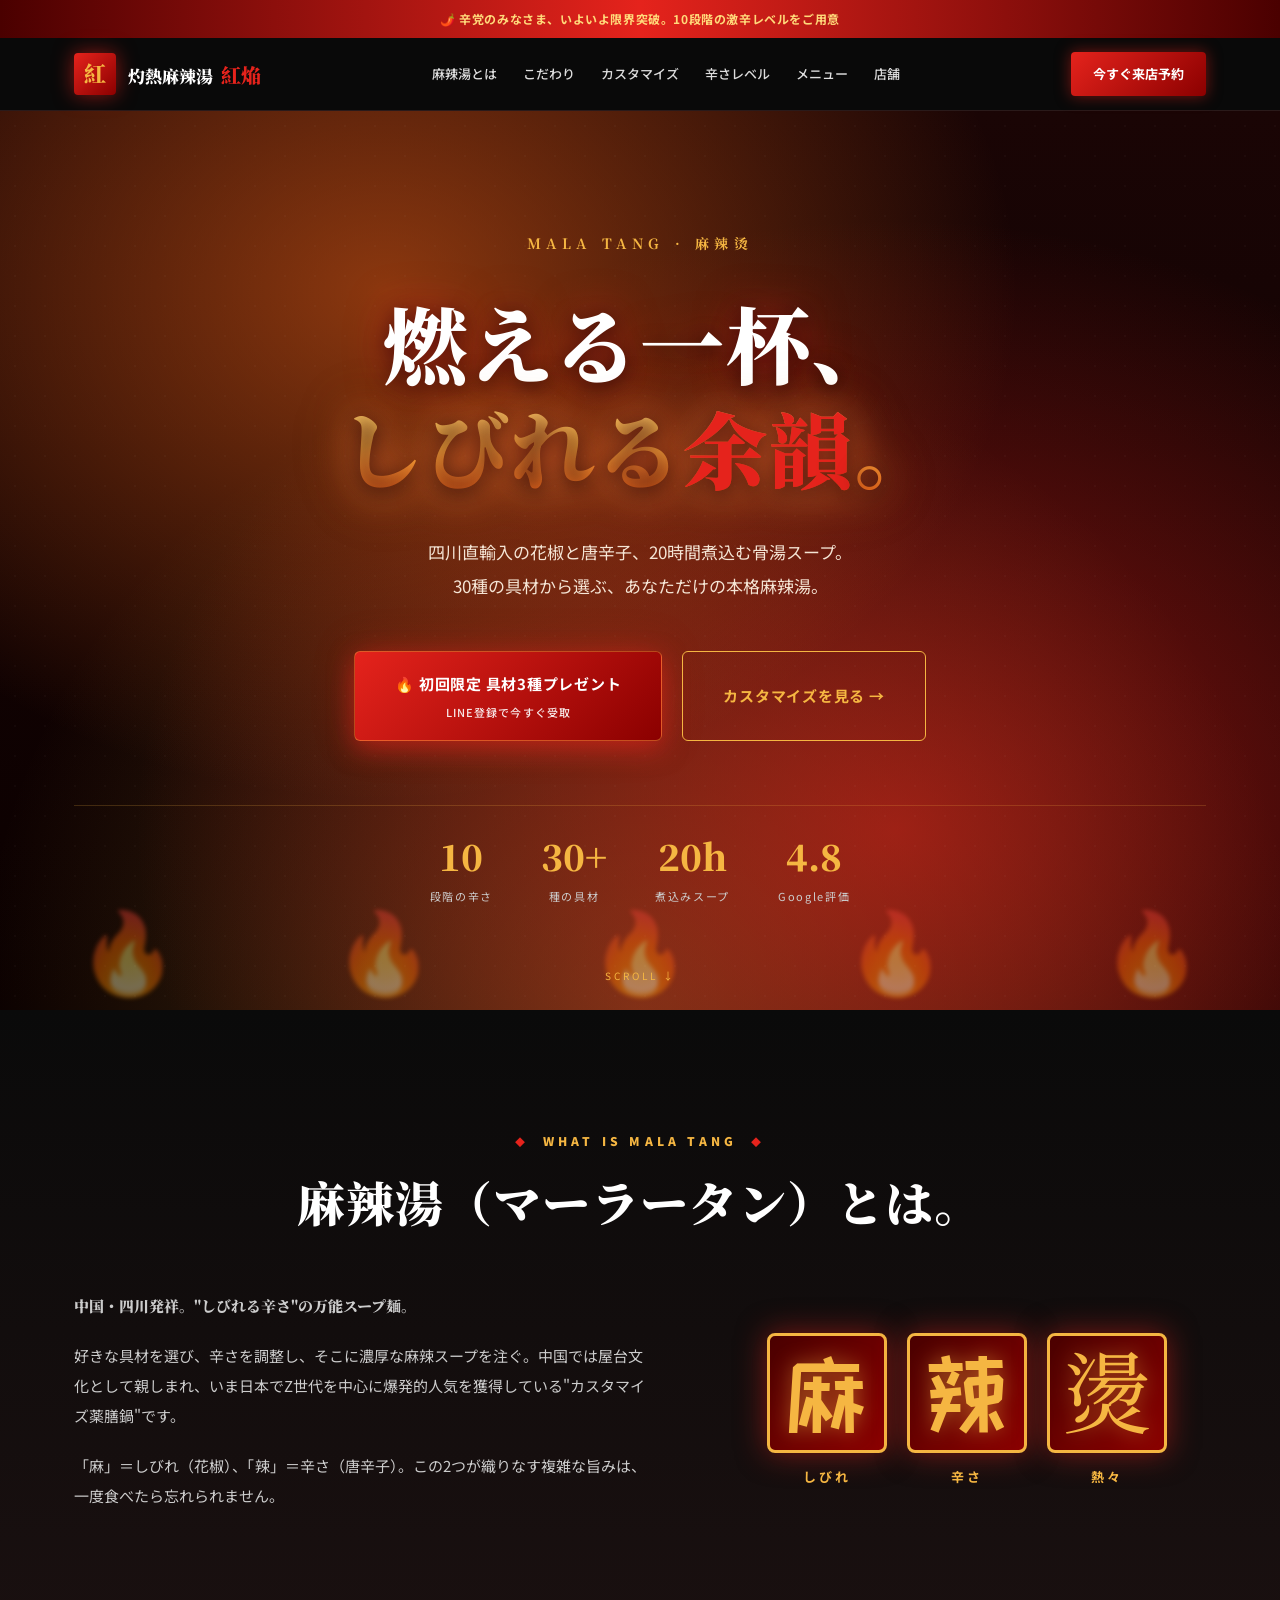
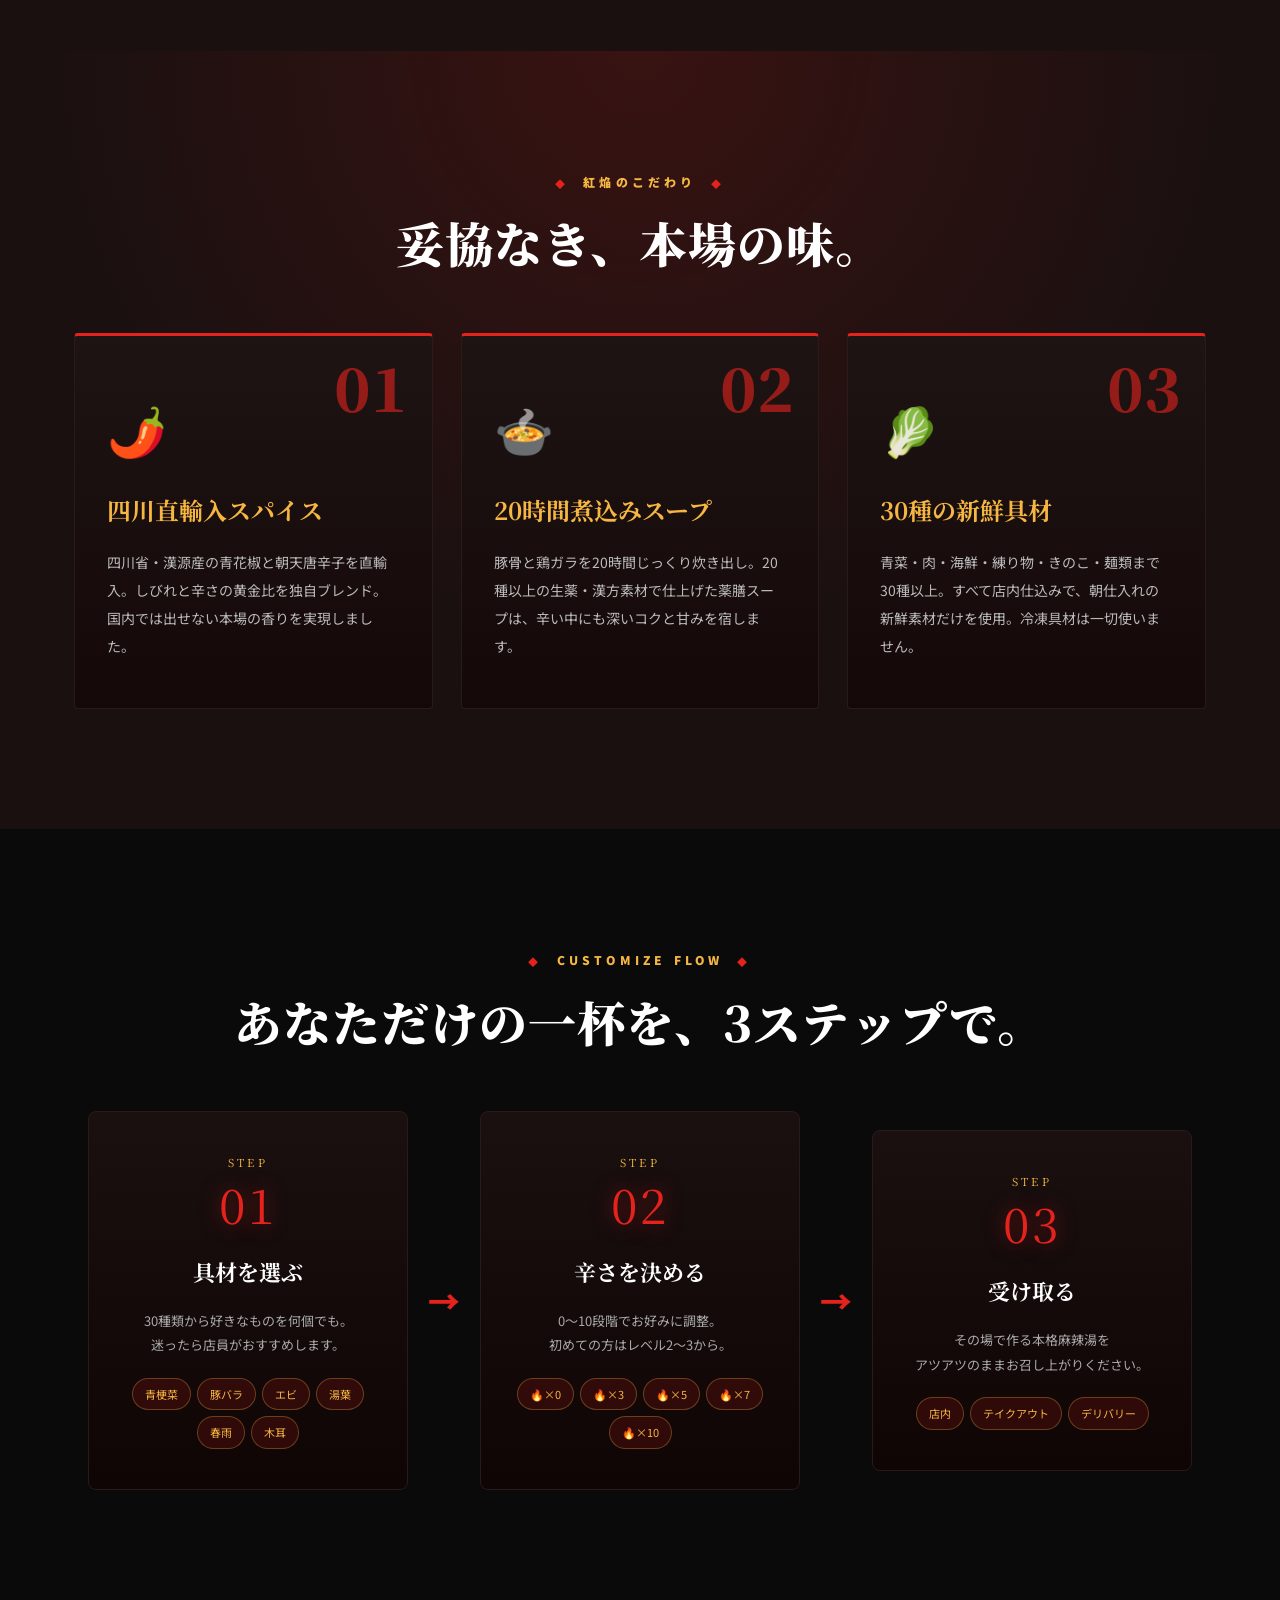
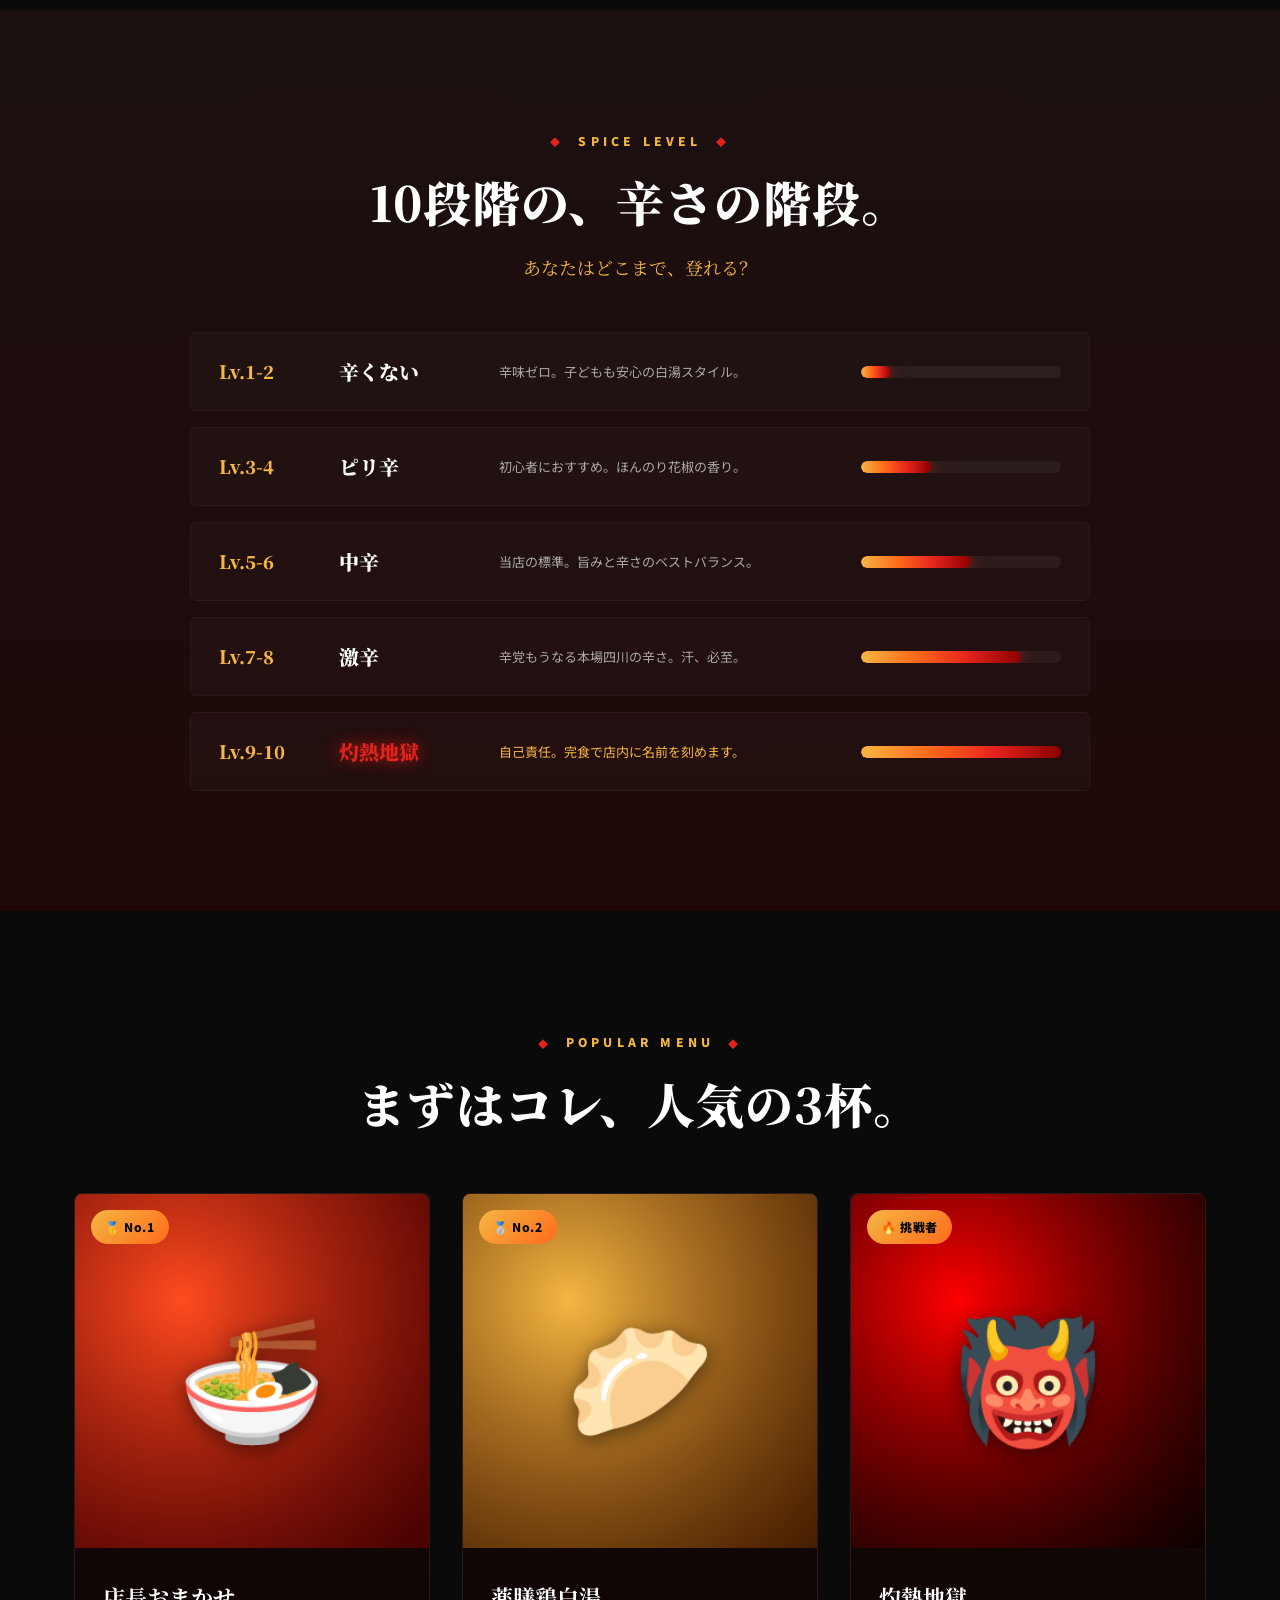
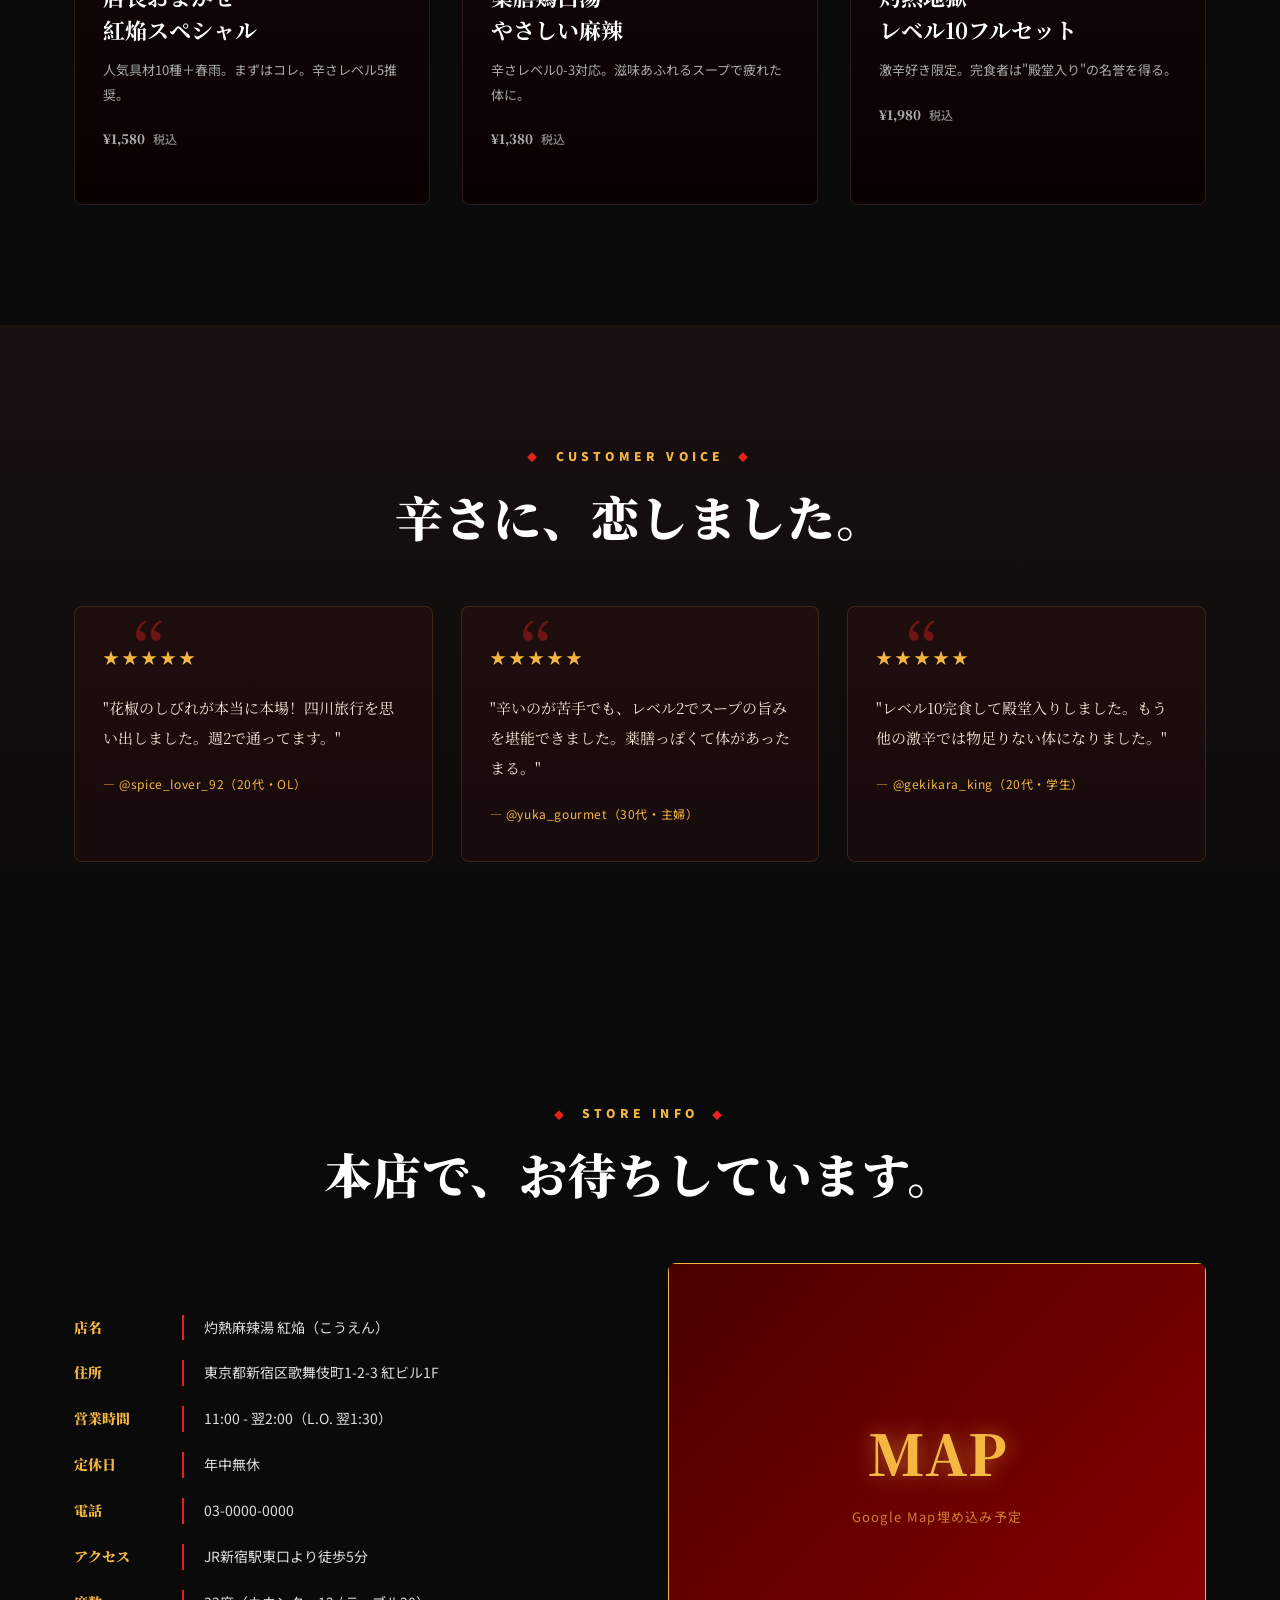
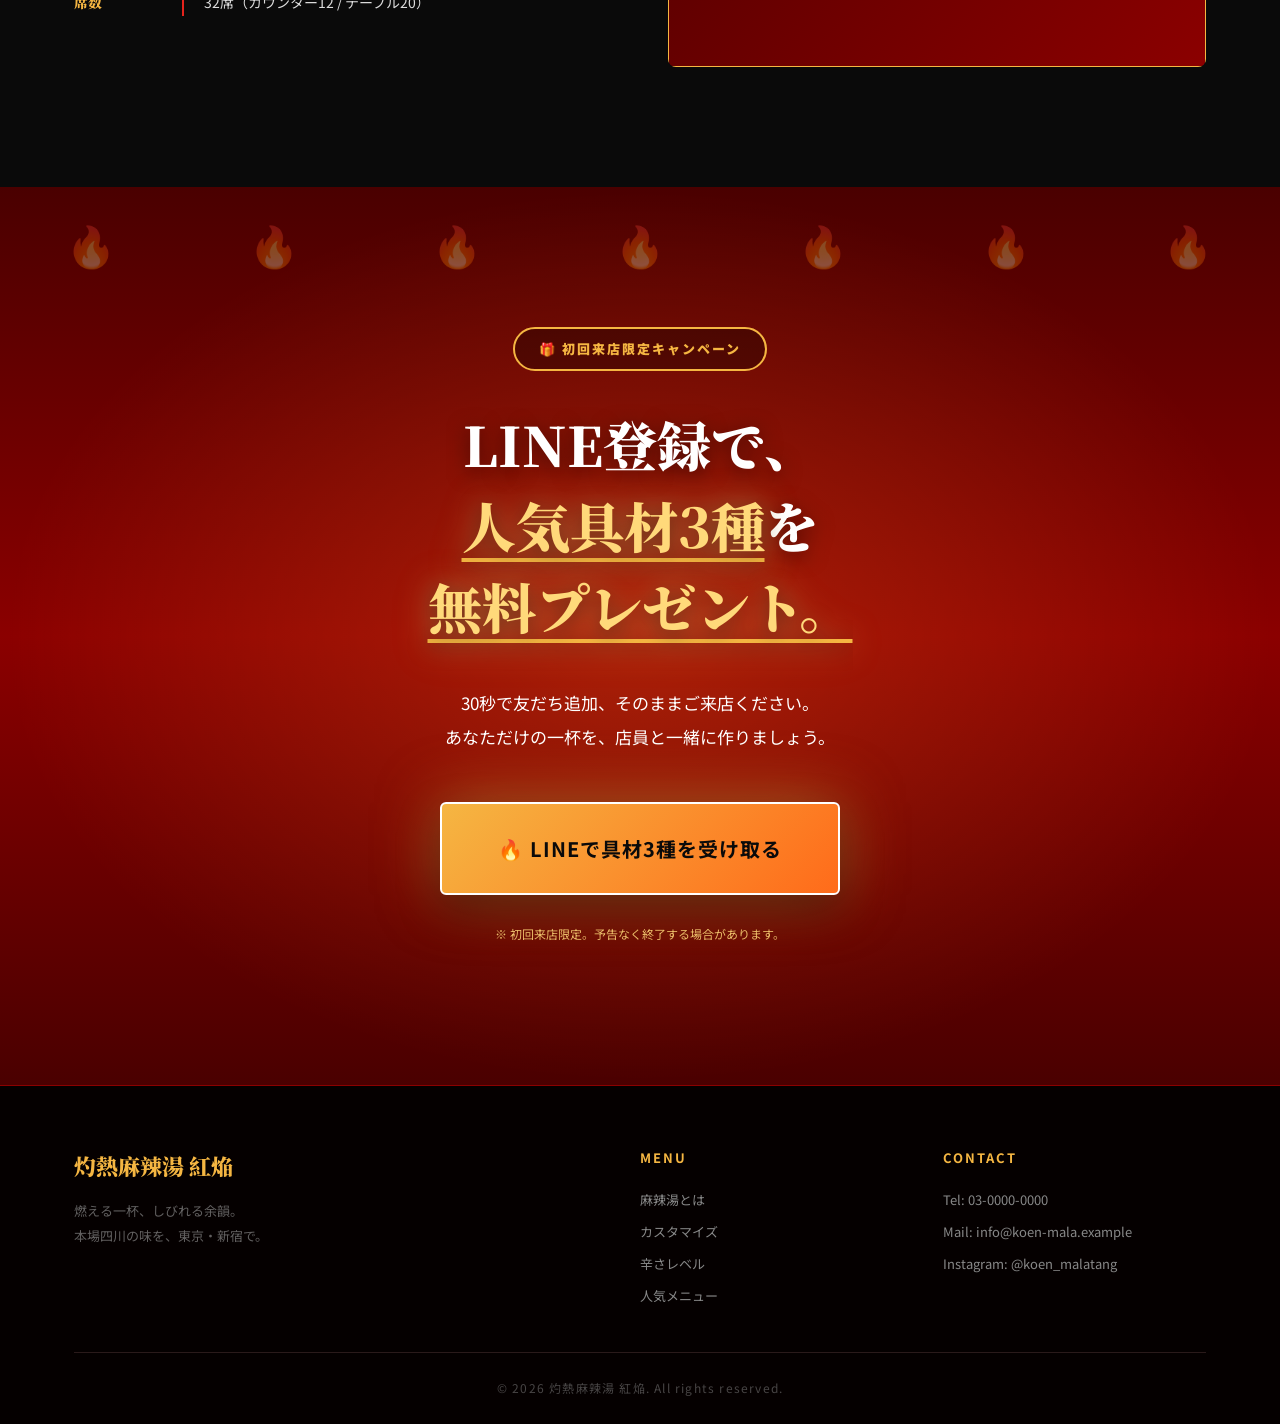
==== commit 435d5e37: "Replace LP with mala tang restaurant: fiery red/black theme, spice levels, customize flow" ====
--- a/index.html
+++ b/index.html
@@ -3,271 +3,291 @@
 <head>
   <meta charset="UTF-8" />
   <meta name="viewport" content="width=device-width, initial-scale=1.0" />
-  <meta name="description" content="旬八百屋みのり｜地元契約農家から毎朝直送する朝採れ野菜。子どもに安心して食べさせたい野菜だけを厳選してお届け。" />
-  <title>旬八百屋 みのり｜朝採れ野菜を、その日の食卓へ</title>
+  <meta name="description" content="灼熱麻辣湯 紅焔｜本場四川の花椒がしびれる、あなただけの一杯をカスタマイズ。辛さレベル10段階から選べる本格麻辣湯専門店。" />
+  <title>灼熱麻辣湯 紅焔｜燃える一杯、しびれる余韻。</title>
   <link rel="preconnect" href="https://fonts.googleapis.com">
   <link rel="preconnect" href="https://fonts.gstatic.com" crossorigin>
-  <link href="https://fonts.googleapis.com/css2?family=Noto+Serif+JP:wght@500;700;900&family=Noto+Sans+JP:wght@400;500;700&display=swap" rel="stylesheet">
+  <link href="https://fonts.googleapis.com/css2?family=ZCOOL+KuaiLe&family=Noto+Serif+SC:wght@700;900&family=Noto+Sans+JP:wght@400;500;700;900&display=swap" rel="stylesheet">
   <link rel="stylesheet" href="style.css" />
 </head>
 <body>
+
+  <!-- Warning banner -->
+  <div class="banner-top">
+    <span>🌶️ 辛党のみなさま、いよいよ限界突破。10段階の激辛レベルをご用意</span>
+  </div>
 
   <!-- Header -->
   <header class="site-header">
     <div class="container header-inner">
       <a href="#" class="logo">
-        <span class="logo-mark">旬</span>
-        <span class="logo-text">八百屋 みのり</span>
+        <span class="logo-mark">紅</span>
+        <span class="logo-text">灼熱麻辣湯 <em>紅焔</em></span>
       </a>
       <nav class="nav">
-        <a href="#reason">選ばれる理由</a>
-        <a href="#products">商品</a>
-        <a href="#farmers">契約農家</a>
-        <a href="#voice">お客様の声</a>
+        <a href="#about">麻辣湯とは</a>
+        <a href="#reason">こだわり</a>
+        <a href="#custom">カスタマイズ</a>
+        <a href="#level">辛さレベル</a>
+        <a href="#menu">メニュー</a>
         <a href="#access">店舗</a>
       </nav>
-      <a href="#cta" class="header-cta">定期便を申し込む</a>
+      <a href="#cta" class="header-cta">今すぐ来店予約</a>
     </div>
   </header>
 
   <!-- Hero -->
   <section class="hero">
+    <div class="hero-flames">
+      <span>🔥</span><span>🔥</span><span>🔥</span><span>🔥</span><span>🔥</span>
+    </div>
     <div class="hero-bg"></div>
     <div class="container hero-inner">
-      <p class="hero-eyebrow">朝5時、畑から直行。</p>
+      <p class="hero-eyebrow">MALA TANG · 麻辣烫</p>
       <h1 class="hero-title">
-        今日の食卓に、<br />
-        <span class="accent">畑の"いま"を。</span>
+        <span class="title-line-1">燃える一杯、</span>
+        <span class="title-line-2">しびれる<em>余韻</em>。</span>
       </h1>
       <p class="hero-lead">
-        地元契約農家20軒から毎朝直送。<br />
-        子どもに安心して食べさせたい野菜だけを、目利きが厳選してお届けします。
+        四川直輸入の花椒と唐辛子、20時間煮込む骨湯スープ。<br />
+        30種の具材から選ぶ、あなただけの本格麻辣湯。
       </p>
       <div class="hero-cta">
         <a href="#cta" class="btn btn-primary">
-          初回50%OFFで試す
-          <span class="btn-sub">/ LINE登録で今すぐ</span>
+          🔥 初回限定 具材3種プレゼント
+          <span class="btn-sub">LINE登録で今すぐ受取</span>
         </a>
-        <a href="#reason" class="btn btn-ghost">みのりが選ばれる理由</a>
-      </div>
-      <ul class="hero-badges">
-        <li>★ 地域No.1<span>顧客満足度</span></li>
-        <li>★ 契約農家<span>20軒以上</span></li>
-        <li>★ 累計会員<span>3,200世帯</span></li>
+        <a href="#custom" class="btn btn-ghost">カスタマイズを見る →</a>
+      </div>
+      <ul class="hero-stats">
+        <li><strong>10</strong><span>段階の辛さ</span></li>
+        <li><strong>30+</strong><span>種の具材</span></li>
+        <li><strong>20h</strong><span>煮込みスープ</span></li>
+        <li><strong>4.8</strong><span>Google評価</span></li>
       </ul>
     </div>
-  </section>
-
-  <!-- Problem -->
-  <section class="problem">
-    <div class="container">
-      <p class="section-eyebrow">こんなお悩み、ありませんか？</p>
-      <h2 class="section-title">スーパーの野菜、<br class="sp-only">なんだか元気がない。</h2>
-      <ul class="problem-list">
-        <li>
-          <div class="problem-icon">🥬</div>
-          <p>買ってすぐなのに、葉物がしなびてしまう</p>
-        </li>
-        <li>
-          <div class="problem-icon">🧒</div>
-          <p>子どもの離乳食、農薬や産地が気になる</p>
-        </li>
-        <li>
-          <div class="problem-icon">🍅</div>
-          <p>トマトを買っても味が薄くて、料理が決まらない</p>
-        </li>
-        <li>
-          <div class="problem-icon">🕒</div>
-          <p>共働きで、毎日買い物に行く時間がない</p>
-        </li>
-      </ul>
-      <p class="problem-outro">
-        <span>そのお悩み、<strong>「産地直送」×「目利き」</strong>で解決できます。</span>
-      </p>
+    <div class="hero-scroll">SCROLL ↓</div>
+  </section>
+
+  <!-- About -->
+  <section class="about" id="about">
+    <div class="container">
+      <p class="section-eyebrow">WHAT IS MALA TANG</p>
+      <h2 class="section-title">麻辣湯（マーラータン）とは。</h2>
+      <div class="about-grid">
+        <div class="about-text">
+          <p class="about-lead">中国・四川発祥。<br class="sp-only">"しびれる辛さ"の万能スープ麺。</p>
+          <p>好きな具材を選び、辛さを調整し、そこに濃厚な麻辣スープを注ぐ。中国では屋台文化として親しまれ、いま日本でZ世代を中心に爆発的人気を獲得している"カスタマイズ薬膳鍋"です。</p>
+          <p>「麻」＝しびれ（花椒）、「辣」＝辛さ（唐辛子）。この2つが織りなす複雑な旨みは、一度食べたら忘れられません。</p>
+        </div>
+        <div class="about-visual">
+          <div class="ideogram">
+            <span class="char">麻</span>
+            <span class="char-sub">しびれ</span>
+          </div>
+          <div class="ideogram">
+            <span class="char">辣</span>
+            <span class="char-sub">辛さ</span>
+          </div>
+          <div class="ideogram">
+            <span class="char">燙</span>
+            <span class="char-sub">熱々</span>
+          </div>
+        </div>
+      </div>
     </div>
   </section>
 
   <!-- Reason -->
   <section class="reason" id="reason">
     <div class="container">
-      <p class="section-eyebrow">みのりが選ばれる理由</p>
-      <h2 class="section-title">"当たり前"を、本気でやっています。</h2>
+      <p class="section-eyebrow">紅焔のこだわり</p>
+      <h2 class="section-title">妥協なき、本場の味。</h2>
       <div class="reason-grid">
         <article class="reason-card">
           <div class="reason-num">01</div>
-          <h3>朝採れを、その日のうちに</h3>
-          <p>毎朝5時、契約農家から直接仕入れ。中間流通を通さないから、収穫からお客様の食卓まで最短6時間。葉物のシャキッと感が違います。</p>
+          <div class="reason-icon">🌶️</div>
+          <h3>四川直輸入スパイス</h3>
+          <p>四川省・漢源産の青花椒と朝天唐辛子を直輸入。しびれと辛さの黄金比を独自ブレンド。国内では出せない本場の香りを実現しました。</p>
         </article>
         <article class="reason-card">
           <div class="reason-num">02</div>
-          <h3>顔の見える生産者だけ</h3>
-          <p>店主が全ての農家を訪問し、栽培方法と土づくりを確認。農薬・化学肥料の使用量まで把握した野菜だけを扱っています。</p>
+          <div class="reason-icon">🍲</div>
+          <h3>20時間煮込みスープ</h3>
+          <p>豚骨と鶏ガラを20時間じっくり炊き出し。20種以上の生薬・漢方素材で仕上げた薬膳スープは、辛い中にも深いコクと甘みを宿します。</p>
         </article>
         <article class="reason-card">
           <div class="reason-num">03</div>
-          <h3>目利きの"今日のおすすめ"</h3>
-          <p>創業30年の店主が、その日いちばん美味しい野菜を選定。LINEで献立アドバイス付き。「今夜何作ろう」がなくなります。</p>
-        </article>
-      </div>
-    </div>
-  </section>
-
-  <!-- Products -->
-  <section class="products" id="products">
-    <div class="container">
-      <p class="section-eyebrow">商品ラインナップ</p>
-      <h2 class="section-title">季節の恵みを、まるごと。</h2>
-      <div class="product-grid">
-        <div class="product-card">
-          <div class="product-img" style="background: linear-gradient(135deg,#a3d977,#4a7c2a);">
-            <span class="product-emoji">🥬</span>
-          </div>
-          <div class="product-body">
-            <span class="product-tag">定番</span>
-            <h3>朝採れ葉物セット</h3>
-            <p>ほうれん草・小松菜・水菜など、その日いちばん元気な葉物を5〜6種。</p>
-            <p class="product-price">¥1,980<span>/ 週1回</span></p>
-          </div>
-        </div>
-        <div class="product-card">
-          <div class="product-img" style="background: linear-gradient(135deg,#ff8a5b,#d94e2e);">
-            <span class="product-emoji">🍅</span>
-          </div>
-          <div class="product-body">
-            <span class="product-tag">人気</span>
-            <h3>旬の恵みボックス</h3>
-            <p>その週いちばんの野菜を10〜12種。家族4人で1週間たっぷり。</p>
-            <p class="product-price">¥3,980<span>/ 週1回</span></p>
-          </div>
-        </div>
-        <div class="product-card">
-          <div class="product-img" style="background: linear-gradient(135deg,#f5b642,#c78a1a);">
-            <span class="product-emoji">🌽</span>
-          </div>
-          <div class="product-body">
-            <span class="product-tag">おすすめ</span>
-            <h3>こだわりオーガニック</h3>
-            <p>有機JAS認証の農家のみ。離乳食にも安心の無農薬野菜セット。</p>
-            <p class="product-price">¥4,980<span>/ 週1回</span></p>
-          </div>
-        </div>
-        <div class="product-card">
-          <div class="product-img" style="background: linear-gradient(135deg,#c8a2c8,#7a4b7a);">
-            <span class="product-emoji">🍆</span>
-          </div>
-          <div class="product-body">
-            <span class="product-tag">単身◎</span>
-            <h3>ふたり暮らしセット</h3>
-            <p>2人で食べ切れる量に調整。使い切りレシピカード付き。</p>
-            <p class="product-price">¥2,480<span>/ 週1回</span></p>
-          </div>
-        </div>
-      </div>
-    </div>
-  </section>
-
-  <!-- Farmers -->
-  <section class="farmers" id="farmers">
-    <div class="container">
-      <p class="section-eyebrow">契約農家紹介</p>
-      <h2 class="section-title">みのりを支える、20軒の生産者。</h2>
-      <p class="section-lead">全員、店主が直接会って契約した信頼できる農家さんです。</p>
-      <div class="farmer-grid">
-        <article class="farmer-card">
-          <div class="farmer-photo" style="background: linear-gradient(135deg,#8bc34a,#33691e);">
-            <span>田</span>
-          </div>
-          <h3>田中農園 / 田中誠一さん</h3>
-          <p class="farmer-area">📍 埼玉県入間市</p>
-          <p>就農35年。土づくりに徹底的にこだわる葉物のスペシャリスト。「食べた人が元気になる野菜を」がモットー。</p>
-        </article>
-        <article class="farmer-card">
-          <div class="farmer-photo" style="background: linear-gradient(135deg,#ff7043,#bf360c);">
-            <span>佐</span>
-          </div>
-          <h3>佐藤トマト園 / 佐藤美香さん</h3>
-          <p class="farmer-area">📍 千葉県館山市</p>
-          <p>糖度9度以上のフルーツトマトを栽培。テレビ番組でも紹介された、味の濃さが自慢。</p>
-        </article>
-        <article class="farmer-card">
-          <div class="farmer-photo" style="background: linear-gradient(135deg,#ffca28,#f57f17);">
-            <span>山</span>
-          </div>
-          <h3>山田オーガニックファーム / 山田健さん</h3>
-          <p class="farmer-area">📍 茨城県つくば市</p>
-          <p>有機JAS認証。無農薬・無化学肥料歴20年。離乳食用に選ばれる根菜が人気。</p>
+          <div class="reason-icon">🥬</div>
+          <h3>30種の新鮮具材</h3>
+          <p>青菜・肉・海鮮・練り物・きのこ・麺類まで30種以上。すべて店内仕込みで、朝仕入れの新鮮素材だけを使用。冷凍具材は一切使いません。</p>
+        </article>
+      </div>
+    </div>
+  </section>
+
+  <!-- Customize Flow -->
+  <section class="custom" id="custom">
+    <div class="container">
+      <p class="section-eyebrow">CUSTOMIZE FLOW</p>
+      <h2 class="section-title">あなただけの一杯を、3ステップで。</h2>
+      <div class="step-grid">
+        <div class="step-card">
+          <div class="step-num">STEP<br><span>01</span></div>
+          <h3>具材を選ぶ</h3>
+          <p>30種類から好きなものを何個でも。<br>迷ったら店員がおすすめします。</p>
+          <div class="step-tags">
+            <span>青梗菜</span><span>豚バラ</span><span>エビ</span>
+            <span>湯葉</span><span>春雨</span><span>木耳</span>
+          </div>
+        </div>
+        <div class="step-arrow">→</div>
+        <div class="step-card">
+          <div class="step-num">STEP<br><span>02</span></div>
+          <h3>辛さを決める</h3>
+          <p>0〜10段階でお好みに調整。<br>初めての方はレベル2〜3から。</p>
+          <div class="step-tags">
+            <span>🔥×0</span><span>🔥×3</span><span>🔥×5</span>
+            <span>🔥×7</span><span>🔥×10</span>
+          </div>
+        </div>
+        <div class="step-arrow">→</div>
+        <div class="step-card">
+          <div class="step-num">STEP<br><span>03</span></div>
+          <h3>受け取る</h3>
+          <p>その場で作る本格麻辣湯を<br>アツアツのままお召し上がりください。</p>
+          <div class="step-tags">
+            <span>店内</span><span>テイクアウト</span><span>デリバリー</span>
+          </div>
+        </div>
+      </div>
+    </div>
+  </section>
+
+  <!-- Spice Level -->
+  <section class="level" id="level">
+    <div class="container">
+      <p class="section-eyebrow">SPICE LEVEL</p>
+      <h2 class="section-title">10段階の、辛さの階段。</h2>
+      <p class="section-lead">あなたはどこまで、登れる？</p>
+      <div class="level-list">
+        <div class="level-item lv-1">
+          <div class="level-num">Lv.1-2</div>
+          <div class="level-name">辛くない</div>
+          <div class="level-desc">辛味ゼロ。子どもも安心の白湯スタイル。</div>
+          <div class="level-bar"><span style="width:15%"></span></div>
+        </div>
+        <div class="level-item lv-2">
+          <div class="level-num">Lv.3-4</div>
+          <div class="level-name">ピリ辛</div>
+          <div class="level-desc">初心者におすすめ。ほんのり花椒の香り。</div>
+          <div class="level-bar"><span style="width:35%"></span></div>
+        </div>
+        <div class="level-item lv-3">
+          <div class="level-num">Lv.5-6</div>
+          <div class="level-name">中辛</div>
+          <div class="level-desc">当店の標準。旨みと辛さのベストバランス。</div>
+          <div class="level-bar"><span style="width:55%"></span></div>
+        </div>
+        <div class="level-item lv-4">
+          <div class="level-num">Lv.7-8</div>
+          <div class="level-name">激辛</div>
+          <div class="level-desc">辛党もうなる本場四川の辛さ。汗、必至。</div>
+          <div class="level-bar"><span style="width:80%"></span></div>
+        </div>
+        <div class="level-item lv-5">
+          <div class="level-num">Lv.9-10</div>
+          <div class="level-name">灼熱地獄</div>
+          <div class="level-desc">自己責任。完食で店内に名前を刻めます。</div>
+          <div class="level-bar"><span style="width:100%"></span></div>
+        </div>
+      </div>
+    </div>
+  </section>
+
+  <!-- Menu -->
+  <section class="menu" id="menu">
+    <div class="container">
+      <p class="section-eyebrow">POPULAR MENU</p>
+      <h2 class="section-title">まずはコレ、人気の3杯。</h2>
+      <div class="menu-grid">
+        <article class="menu-card">
+          <div class="menu-badge">🥇 No.1</div>
+          <div class="menu-img" style="background: radial-gradient(circle at 30% 30%, #ff4b1f, #8b0000);">
+            <span class="menu-emoji">🍜</span>
+          </div>
+          <div class="menu-body">
+            <h3>店長おまかせ<br>紅焔スペシャル</h3>
+            <p>人気具材10種＋春雨。まずはコレ。辛さレベル5推奨。</p>
+            <p class="menu-price">¥1,580<span>税込</span></p>
+          </div>
+        </article>
+        <article class="menu-card">
+          <div class="menu-badge">🥈 No.2</div>
+          <div class="menu-img" style="background: radial-gradient(circle at 30% 30%, #f5b642, #8b3a00);">
+            <span class="menu-emoji">🥟</span>
+          </div>
+          <div class="menu-body">
+            <h3>薬膳鶏白湯<br>やさしい麻辣</h3>
+            <p>辛さレベル0-3対応。滋味あふれるスープで疲れた体に。</p>
+            <p class="menu-price">¥1,380<span>税込</span></p>
+          </div>
+        </article>
+        <article class="menu-card">
+          <div class="menu-badge">🔥 挑戦者</div>
+          <div class="menu-img" style="background: radial-gradient(circle at 30% 30%, #ff0000, #1a0000);">
+            <span class="menu-emoji">👹</span>
+          </div>
+          <div class="menu-body">
+            <h3>灼熱地獄<br>レベル10フルセット</h3>
+            <p>激辛好き限定。完食者は"殿堂入り"の名誉を得る。</p>
+            <p class="menu-price">¥1,980<span>税込</span></p>
+          </div>
         </article>
       </div>
     </div>
   </section>
 
   <!-- Voice -->
-  <section class="voice" id="voice">
-    <div class="container">
-      <p class="section-eyebrow">お客様の声</p>
-      <h2 class="section-title">3,200世帯が実感しています。</h2>
+  <section class="voice">
+    <div class="container">
+      <p class="section-eyebrow">CUSTOMER VOICE</p>
+      <h2 class="section-title">辛さに、恋しました。</h2>
       <div class="voice-grid">
         <blockquote class="voice-card">
           <div class="voice-stars">★★★★★</div>
-          <p>"届いた瞬間に葉っぱがピン！と立っていて感動。子どもが野菜嫌いを克服しました。"</p>
-          <footer>— 30代・主婦（世田谷区）</footer>
+          <p>"花椒のしびれが本当に本場！四川旅行を思い出しました。週2で通ってます。"</p>
+          <footer>— @spice_lover_92（20代・OL）</footer>
         </blockquote>
         <blockquote class="voice-card">
           <div class="voice-stars">★★★★★</div>
-          <p>"LINEで献立を提案してくれるので、共働きでも夕飯に困らなくなりました。毎週の楽しみです。"</p>
-          <footer>— 40代・会社員（横浜市）</footer>
+          <p>"辛いのが苦手でも、レベル2でスープの旨みを堪能できました。薬膳っぽくて体があったまる。"</p>
+          <footer>— @yuka_gourmet（30代・主婦）</footer>
         </blockquote>
         <blockquote class="voice-card">
           <div class="voice-stars">★★★★★</div>
-          <p>"離乳食用に無農薬野菜を探していて出会いました。産地が明確なので安心感が違います。"</p>
-          <footer>— 30代・育休中（川崎市）</footer>
+          <p>"レベル10完食して殿堂入りしました。もう他の激辛では物足りない体になりました。"</p>
+          <footer>— @gekikara_king（20代・学生）</footer>
         </blockquote>
       </div>
-    </div>
-  </section>
-
-  <!-- FAQ -->
-  <section class="faq">
-    <div class="container container-narrow">
-      <p class="section-eyebrow">よくあるご質問</p>
-      <h2 class="section-title">気になることに、お答えします。</h2>
-      <details>
-        <summary>お届けエリアはどこですか？</summary>
-        <p>関東1都6県に配送しています。それ以外の地域はご相談ください。</p>
-      </details>
-      <details>
-        <summary>配達日時は指定できますか？</summary>
-        <p>週1回、火曜または金曜のいずれかからお選びいただけます。時間帯指定も可能です。</p>
-      </details>
-      <details>
-        <summary>解約はいつでもできますか？</summary>
-        <p>マイページから24時間いつでも解約可能です。違約金は一切ありません。</p>
-      </details>
-      <details>
-        <summary>野菜の量やセット内容は変更できますか？</summary>
-        <p>お届け前日までであれば、LINEからいつでも変更可能です。アレルギー対応もご相談ください。</p>
-      </details>
-      <details>
-        <summary>初回限定50%OFFの条件は？</summary>
-        <p>LINE登録の上、初回定期便お申込みの方が対象です。2回目以降は通常価格となります。</p>
-      </details>
     </div>
   </section>
 
   <!-- Access -->
   <section class="access" id="access">
     <div class="container">
-      <p class="section-eyebrow">店舗情報</p>
-      <h2 class="section-title">実店舗でも、お待ちしています。</h2>
+      <p class="section-eyebrow">STORE INFO</p>
+      <h2 class="section-title">本店で、お待ちしています。</h2>
       <div class="access-grid">
         <div class="access-info">
           <dl>
-            <dt>店名</dt><dd>旬八百屋 みのり</dd>
-            <dt>住所</dt><dd>東京都世田谷区○○1-2-3</dd>
-            <dt>営業時間</dt><dd>10:00 - 19:00</dd>
-            <dt>定休日</dt><dd>水曜日</dd>
+            <dt>店名</dt><dd>灼熱麻辣湯 紅焔（こうえん）</dd>
+            <dt>住所</dt><dd>東京都新宿区歌舞伎町1-2-3 紅ビル1F</dd>
+            <dt>営業時間</dt><dd>11:00 - 翌2:00（L.O. 翌1:30）</dd>
+            <dt>定休日</dt><dd>年中無休</dd>
             <dt>電話</dt><dd>03-0000-0000</dd>
-            <dt>アクセス</dt><dd>東急○○線 ○○駅より徒歩5分</dd>
+            <dt>アクセス</dt><dd>JR新宿駅東口より徒歩5分</dd>
+            <dt>席数</dt><dd>32席（カウンター12 / テーブル20）</dd>
           </dl>
         </div>
         <div class="access-map">
@@ -282,20 +302,24 @@
 
   <!-- CTA -->
   <section class="cta" id="cta">
+    <div class="cta-flames">
+      <span>🔥</span><span>🔥</span><span>🔥</span><span>🔥</span><span>🔥</span><span>🔥</span><span>🔥</span>
+    </div>
     <div class="container container-narrow">
-      <p class="cta-eyebrow">初回限定キャンペーン</p>
+      <p class="cta-eyebrow">🎁 初回来店限定キャンペーン</p>
       <h2 class="cta-title">
-        今なら初回<span class="cta-highlight">50%OFF</span><br />
-        しかも<span class="cta-highlight">送料無料</span>。
+        LINE登録で、<br />
+        <span class="cta-highlight">人気具材3種</span>を<br />
+        <span class="cta-highlight">無料プレゼント。</span>
       </h2>
       <p class="cta-lead">
-        LINE登録後、そのままお申込みいただけます。<br />
-        30秒で完了。まずは一度、"本物の野菜"を体験してください。
+        30秒で友だち追加、そのままご来店ください。<br />
+        あなただけの一杯を、店員と一緒に作りましょう。
       </p>
       <a href="#" class="btn btn-primary btn-large">
-        LINEで50%OFFを受け取る
+        🔥 LINEで具材3種を受け取る
       </a>
-      <p class="cta-note">※ 期間限定。予告なく終了する場合があります。</p>
+      <p class="cta-note">※ 初回来店限定。予告なく終了する場合があります。</p>
     </div>
   </section>
 
@@ -304,27 +328,28 @@
     <div class="container">
       <div class="footer-grid">
         <div>
-          <p class="footer-logo">旬八百屋 みのり</p>
-          <p class="footer-desc">畑の"いま"を、あなたの食卓へ。</p>
+          <p class="footer-logo">灼熱麻辣湯 紅焔</p>
+          <p class="footer-desc">燃える一杯、しびれる余韻。<br>本場四川の味を、東京・新宿で。</p>
         </div>
         <div>
-          <p class="footer-title">メニュー</p>
+          <p class="footer-title">MENU</p>
           <ul>
-            <li><a href="#reason">選ばれる理由</a></li>
-            <li><a href="#products">商品</a></li>
-            <li><a href="#farmers">契約農家</a></li>
-            <li><a href="#access">店舗</a></li>
+            <li><a href="#about">麻辣湯とは</a></li>
+            <li><a href="#custom">カスタマイズ</a></li>
+            <li><a href="#level">辛さレベル</a></li>
+            <li><a href="#menu">人気メニュー</a></li>
           </ul>
         </div>
         <div>
-          <p class="footer-title">お問い合わせ</p>
+          <p class="footer-title">CONTACT</p>
           <ul>
             <li>Tel: 03-0000-0000</li>
-            <li>Mail: info@minori.example</li>
+            <li>Mail: info@koen-mala.example</li>
+            <li>Instagram: @koen_malatang</li>
           </ul>
         </div>
       </div>
-      <p class="copyright">© 2026 旬八百屋 みのり. All rights reserved.</p>
+      <p class="copyright">© 2026 灼熱麻辣湯 紅焔. All rights reserved.</p>
     </div>
   </footer>
 
--- a/style.css
+++ b/style.css
@@ -6,35 +6,38 @@
 
 /* ===== Variables ===== */
 :root {
-  --green: #2d6a3e;
-  --green-dark: #1f4b2b;
-  --green-light: #e8f3ea;
-  --accent: #e8a63d;
-  --accent-dark: #c78a1a;
-  --tomato: #d94e2e;
-  --ink: #2b2b2b;
-  --gray: #6b6b6b;
-  --line: #e5e5e5;
-  --bg: #fafaf7;
-  --serif: "Noto Serif JP", "Hiragino Mincho ProN", serif;
-  --sans: "Noto Sans JP", -apple-system, "Hiragino Sans", sans-serif;
+  --red: #e5231c;
+  --red-dark: #8b0000;
+  --red-deep: #4a0000;
+  --gold: #f5b642;
+  --gold-light: #ffd97a;
+  --orange: #ff6b1a;
+  --black: #0a0a0a;
+  --dark: #1a1010;
+  --gray: #8a8a8a;
+  --line: #2a1a1a;
+  --paper: #fdf6ee;
+  --serif-cn: "Noto Serif SC", "Noto Serif JP", serif;
+  --brush: "ZCOOL KuaiLe", "Noto Serif SC", serif;
+  --sans: "Noto Sans JP", -apple-system, sans-serif;
 }
 
 /* ===== Base ===== */
 body {
   font-family: var(--sans);
-  color: var(--ink);
-  line-height: 1.8;
-  background: var(--bg);
+  color: #eee;
+  line-height: 1.85;
+  background: var(--black);
   -webkit-font-smoothing: antialiased;
+  overflow-x: hidden;
 }
 
 .container {
-  max-width: 1120px;
+  max-width: 1180px;
   margin: 0 auto;
   padding: 0 24px;
 }
-.container-narrow { max-width: 800px; }
+.container-narrow { max-width: 780px; }
 
 .sp-only { display: none; }
 @media (max-width: 640px) { .sp-only { display: inline; } }
@@ -42,42 +45,64 @@
 /* ===== Section common ===== */
 .section-eyebrow {
   text-align: center;
-  color: var(--green);
-  font-size: 13px;
-  font-weight: 700;
-  letter-spacing: 0.2em;
-  margin-bottom: 12px;
+  color: var(--gold);
+  font-size: 12px;
+  font-weight: 900;
+  letter-spacing: 0.35em;
+  margin-bottom: 16px;
+  font-family: var(--sans);
 }
 .section-eyebrow::before,
 .section-eyebrow::after {
-  content: "—";
-  margin: 0 12px;
-  color: var(--accent);
+  content: "◆";
+  margin: 0 14px;
+  color: var(--red);
+  font-size: 10px;
+  vertical-align: middle;
 }
 .section-title {
-  font-family: var(--serif);
+  font-family: var(--serif-cn);
   text-align: center;
-  font-size: 40px;
+  font-size: 48px;
   font-weight: 900;
   line-height: 1.4;
-  margin-bottom: 48px;
-  color: var(--ink);
+  margin-bottom: 56px;
+  color: #fff;
+  letter-spacing: 0.02em;
 }
 .section-lead {
   text-align: center;
-  color: var(--gray);
-  margin-top: -32px;
+  color: var(--gold);
+  margin-top: -40px;
   margin-bottom: 48px;
-}
-@media (max-width: 640px) { .section-title { font-size: 26px; } }
+  font-family: var(--serif-cn);
+  font-size: 18px;
+}
+@media (max-width: 640px) { .section-title { font-size: 30px; } }
+
+/* ===== Banner Top ===== */
+.banner-top {
+  background: linear-gradient(90deg, var(--red-deep), var(--red), var(--red-deep));
+  color: var(--gold-light);
+  padding: 8px 0;
+  text-align: center;
+  font-size: 12px;
+  font-weight: 700;
+  letter-spacing: 0.05em;
+  animation: bannerPulse 3s ease-in-out infinite;
+}
+@keyframes bannerPulse {
+  0%, 100% { filter: brightness(1); }
+  50% { filter: brightness(1.3); }
+}
 
 /* ===== Header ===== */
 .site-header {
   position: sticky;
   top: 0;
   z-index: 100;
-  background: rgba(255,255,255,0.95);
-  backdrop-filter: blur(8px);
+  background: rgba(10,10,10,0.92);
+  backdrop-filter: blur(10px);
   border-bottom: 1px solid var(--line);
 }
 .header-inner {
@@ -86,45 +111,55 @@
   justify-content: space-between;
   height: 72px;
 }
-.logo { display: flex; align-items: center; gap: 10px; }
+.logo { display: flex; align-items: center; gap: 12px; }
 .logo-mark {
   display: inline-flex;
   align-items: center;
   justify-content: center;
-  width: 40px; height: 40px;
-  background: var(--green);
+  width: 42px; height: 42px;
+  background: linear-gradient(135deg, var(--red), var(--red-dark));
+  color: var(--gold);
+  font-family: var(--brush);
+  font-weight: 900;
+  border-radius: 4px;
+  font-size: 22px;
+  box-shadow: 0 0 20px rgba(229,35,28,0.6);
+}
+.logo-text {
+  font-family: var(--serif-cn);
+  font-weight: 900;
+  font-size: 17px;
   color: #fff;
-  font-family: var(--serif);
-  font-weight: 900;
-  border-radius: 50%;
+}
+.logo-text em {
+  font-style: normal;
+  color: var(--red);
   font-size: 20px;
-}
-.logo-text {
-  font-family: var(--serif);
-  font-weight: 700;
-  font-size: 18px;
-}
-.nav { display: flex; gap: 28px; }
+  margin-left: 4px;
+}
+.nav { display: flex; gap: 26px; }
 .nav a {
-  font-size: 14px;
-  color: var(--ink);
+  font-size: 13px;
+  color: #ddd;
   font-weight: 500;
   transition: color 0.2s;
 }
-.nav a:hover { color: var(--green); }
+.nav a:hover { color: var(--gold); }
 .header-cta {
-  background: var(--green);
+  background: linear-gradient(135deg, var(--red), var(--red-dark));
   color: #fff;
-  padding: 10px 20px;
-  border-radius: 999px;
+  padding: 10px 22px;
+  border-radius: 4px;
   font-size: 13px;
   font-weight: 700;
-  transition: background 0.2s;
-}
-.header-cta:hover { background: var(--green-dark); }
-@media (max-width: 900px) {
-  .nav { display: none; }
-}
+  transition: all 0.2s;
+  box-shadow: 0 0 15px rgba(229,35,28,0.5);
+}
+.header-cta:hover {
+  filter: brightness(1.15);
+  box-shadow: 0 0 25px rgba(229,35,28,0.8);
+}
+@media (max-width: 900px) { .nav { display: none; } }
 
 /* ===== Hero ===== */
 .hero {
@@ -132,75 +167,145 @@
   padding: 120px 0 100px;
   overflow: hidden;
   color: #fff;
+  text-align: center;
+  min-height: 90vh;
+  display: flex;
+  align-items: center;
 }
 .hero-bg {
   position: absolute;
   inset: 0;
   background:
-    linear-gradient(135deg, rgba(31,75,43,0.85), rgba(45,106,62,0.75)),
-    radial-gradient(circle at 20% 30%, #4a8f5e 0%, transparent 60%),
-    radial-gradient(circle at 80% 70%, #e8a63d 0%, transparent 50%),
-    #2d6a3e;
-  z-index: -1;
-}
-.hero-inner { position: relative; text-align: center; }
+    radial-gradient(ellipse at 30% 20%, rgba(255,107,26,0.5) 0%, transparent 50%),
+    radial-gradient(ellipse at 70% 80%, rgba(229,35,28,0.6) 0%, transparent 60%),
+    radial-gradient(circle at 50% 100%, rgba(245,182,66,0.3) 0%, transparent 60%),
+    linear-gradient(180deg, #1a0505 0%, #0a0000 100%);
+  z-index: 0;
+}
+.hero-bg::before {
+  content: "";
+  position: absolute;
+  inset: 0;
+  background-image:
+    radial-gradient(circle, rgba(255,255,255,0.05) 1px, transparent 1px);
+  background-size: 30px 30px;
+  opacity: 0.5;
+}
+.hero-flames {
+  position: absolute;
+  bottom: -10px;
+  left: 0;
+  right: 0;
+  display: flex;
+  justify-content: space-around;
+  font-size: 80px;
+  z-index: 1;
+  opacity: 0.4;
+  filter: blur(2px);
+}
+.hero-flames span {
+  animation: flameDance 2s ease-in-out infinite;
+}
+.hero-flames span:nth-child(1) { animation-delay: 0s; }
+.hero-flames span:nth-child(2) { animation-delay: 0.3s; }
+.hero-flames span:nth-child(3) { animation-delay: 0.6s; }
+.hero-flames span:nth-child(4) { animation-delay: 0.9s; }
+.hero-flames span:nth-child(5) { animation-delay: 1.2s; }
+@keyframes flameDance {
+  0%, 100% { transform: translateY(0) scale(1); }
+  50% { transform: translateY(-20px) scale(1.15); }
+}
+.hero-inner { position: relative; z-index: 2; width: 100%; }
 .hero-eyebrow {
-  font-family: var(--serif);
-  font-size: 15px;
-  letter-spacing: 0.2em;
-  margin-bottom: 24px;
-  opacity: 0.9;
+  font-family: var(--serif-cn);
+  font-size: 14px;
+  letter-spacing: 0.4em;
+  margin-bottom: 32px;
+  color: var(--gold);
+  font-weight: 700;
 }
 .hero-title {
-  font-family: var(--serif);
-  font-size: 64px;
-  font-weight: 900;
-  line-height: 1.3;
-  margin-bottom: 32px;
-  text-shadow: 0 2px 10px rgba(0,0,0,0.2);
-}
-.hero-title .accent { color: var(--accent); }
+  font-family: var(--serif-cn);
+  font-size: 84px;
+  font-weight: 900;
+  line-height: 1.25;
+  margin-bottom: 36px;
+  text-shadow: 0 0 40px rgba(229,35,28,0.6), 0 4px 20px rgba(0,0,0,0.8);
+  letter-spacing: 0.02em;
+}
+.title-line-1 { display: block; color: #fff; }
+.title-line-2 {
+  display: block;
+  background: linear-gradient(180deg, var(--gold-light), var(--gold), var(--orange));
+  -webkit-background-clip: text;
+  background-clip: text;
+  -webkit-text-fill-color: transparent;
+  filter: drop-shadow(0 0 20px rgba(245,182,66,0.5));
+}
+.title-line-2 em {
+  font-style: normal;
+  color: var(--red);
+  -webkit-text-fill-color: var(--red);
+}
 .hero-lead {
-  font-size: 18px;
-  line-height: 1.9;
+  font-size: 17px;
+  line-height: 2;
   margin-bottom: 48px;
-  opacity: 0.95;
+  color: #f5e5d5;
 }
 .hero-cta {
   display: flex;
   gap: 20px;
   justify-content: center;
   flex-wrap: wrap;
-  margin-bottom: 60px;
-}
-.hero-badges {
-  display: flex;
-  gap: 40px;
+  margin-bottom: 64px;
+}
+.hero-stats {
+  display: flex;
+  gap: 48px;
   justify-content: center;
   flex-wrap: wrap;
-}
-.hero-badges li {
-  font-family: var(--serif);
-  font-size: 18px;
-  font-weight: 700;
-  color: var(--accent);
-  display: flex;
-  align-items: center;
-  gap: 8px;
-}
-.hero-badges span {
-  color: #fff;
-  font-family: var(--sans);
-  font-size: 13px;
-  font-weight: 500;
-  opacity: 0.9;
+  padding-top: 32px;
+  border-top: 1px solid rgba(245,182,66,0.2);
+}
+.hero-stats li {
+  text-align: center;
+}
+.hero-stats strong {
+  display: block;
+  font-family: var(--serif-cn);
+  font-size: 36px;
+  font-weight: 900;
+  color: var(--gold);
+  line-height: 1;
+  margin-bottom: 6px;
+}
+.hero-stats span {
+  font-size: 11px;
+  color: #ccc;
+  letter-spacing: 0.15em;
+}
+.hero-scroll {
+  position: absolute;
+  bottom: 24px;
+  left: 50%;
+  transform: translateX(-50%);
+  font-size: 10px;
+  color: var(--gold);
+  letter-spacing: 0.3em;
+  z-index: 3;
+  animation: scrollBob 2s ease-in-out infinite;
+}
+@keyframes scrollBob {
+  0%, 100% { transform: translateX(-50%) translateY(0); }
+  50% { transform: translateX(-50%) translateY(8px); }
 }
 @media (max-width: 640px) {
-  .hero { padding: 80px 0 60px; }
-  .hero-title { font-size: 36px; }
-  .hero-lead { font-size: 15px; }
-  .hero-badges { gap: 16px; font-size: 14px; }
-  .hero-badges li { font-size: 14px; flex-direction: column; }
+  .hero { padding: 60px 0 80px; min-height: auto; }
+  .hero-title { font-size: 44px; }
+  .hero-lead { font-size: 14px; }
+  .hero-stats { gap: 24px; }
+  .hero-stats strong { font-size: 26px; }
 }
 
 /* ===== Button ===== */
@@ -210,459 +315,599 @@
   align-items: center;
   justify-content: center;
   padding: 18px 40px;
-  border-radius: 999px;
+  border-radius: 6px;
   font-weight: 700;
-  font-size: 16px;
+  font-size: 15px;
   transition: all 0.25s ease;
   cursor: pointer;
+  letter-spacing: 0.05em;
 }
 .btn-primary {
-  background: var(--accent);
+  background: linear-gradient(135deg, var(--red), var(--red-dark));
   color: #fff;
-  box-shadow: 0 8px 20px rgba(232,166,61,0.4);
+  box-shadow: 0 8px 25px rgba(229,35,28,0.5), 0 0 40px rgba(229,35,28,0.3);
+  border: 1px solid rgba(245,182,66,0.4);
 }
 .btn-primary:hover {
-  background: var(--accent-dark);
   transform: translateY(-2px);
-  box-shadow: 0 12px 24px rgba(232,166,61,0.5);
+  box-shadow: 0 12px 30px rgba(229,35,28,0.7), 0 0 60px rgba(229,35,28,0.5);
+  filter: brightness(1.1);
 }
 .btn-ghost {
   background: transparent;
+  color: var(--gold);
+  border: 1.5px solid var(--gold);
+}
+.btn-ghost:hover {
+  background: rgba(245,182,66,0.1);
   color: #fff;
-  border: 2px solid rgba(255,255,255,0.7);
-}
-.btn-ghost:hover {
-  background: rgba(255,255,255,0.1);
-  border-color: #fff;
-}
-.btn-large {
-  padding: 24px 56px;
-  font-size: 20px;
-}
+}
+.btn-large { padding: 26px 56px; font-size: 20px; }
 .btn-sub {
-  font-size: 12px;
+  font-size: 11px;
   font-weight: 500;
   opacity: 0.9;
-  margin-top: 2px;
-}
-
-/* ===== Problem ===== */
-.problem {
-  padding: 100px 0;
-  background: #fff;
-}
-.problem-list {
+  margin-top: 4px;
+  letter-spacing: 0.1em;
+}
+
+/* ===== About ===== */
+.about {
+  padding: 120px 0;
+  background: linear-gradient(180deg, var(--black), var(--dark));
+  position: relative;
+}
+.about-grid {
   display: grid;
-  grid-template-columns: repeat(4, 1fr);
-  gap: 24px;
-  margin-bottom: 48px;
-}
-.problem-list li {
-  background: var(--bg);
-  padding: 32px 20px;
-  border-radius: 16px;
+  grid-template-columns: 1.2fr 1fr;
+  gap: 80px;
+  align-items: center;
+}
+.about-lead {
+  font-family: var(--serif-cn);
+  font-size: 28px;
+  font-weight: 900;
+  color: var(--gold);
+  line-height: 1.5;
+  margin-bottom: 24px;
+}
+.about-text p {
+  font-size: 15px;
+  line-height: 2;
+  color: #ccc;
+  margin-bottom: 20px;
+}
+.about-visual {
+  display: flex;
+  justify-content: center;
+  gap: 20px;
+}
+.ideogram {
   text-align: center;
 }
-.problem-icon { font-size: 48px; margin-bottom: 16px; }
-.problem-list p {
-  font-size: 14px;
-  line-height: 1.7;
-  color: var(--ink);
-  font-weight: 500;
-}
-.problem-outro {
-  text-align: center;
-  font-family: var(--serif);
-  font-size: 22px;
-  padding: 32px;
-  background: var(--green-light);
-  border-radius: 16px;
-  color: var(--green-dark);
-}
-.problem-outro strong { color: var(--tomato); }
+.char {
+  display: flex;
+  align-items: center;
+  justify-content: center;
+  width: 120px;
+  height: 120px;
+  font-family: var(--brush);
+  font-size: 90px;
+  color: var(--gold);
+  background: linear-gradient(135deg, var(--red-deep), var(--red-dark));
+  border: 3px solid var(--gold);
+  border-radius: 8px;
+  box-shadow: 0 0 30px rgba(229,35,28,0.5);
+  margin-bottom: 12px;
+  text-shadow: 0 0 20px rgba(245,182,66,0.5);
+}
+.char-sub {
+  display: block;
+  font-size: 13px;
+  color: var(--gold);
+  letter-spacing: 0.2em;
+  font-weight: 700;
+}
 @media (max-width: 900px) {
-  .problem-list { grid-template-columns: repeat(2,1fr); }
-}
-@media (max-width: 640px) {
-  .problem-outro { font-size: 16px; }
+  .about-grid { grid-template-columns: 1fr; gap: 48px; }
+  .char { width: 90px; height: 90px; font-size: 60px; }
 }
 
 /* ===== Reason ===== */
 .reason {
-  padding: 100px 0;
-  background: var(--green-light);
+  padding: 120px 0;
+  background:
+    radial-gradient(circle at 50% 0%, rgba(229,35,28,0.15), transparent 60%),
+    var(--dark);
 }
 .reason-grid {
   display: grid;
   grid-template-columns: repeat(3, 1fr);
-  gap: 32px;
+  gap: 28px;
 }
 .reason-card {
-  background: #fff;
+  background: linear-gradient(180deg, #1e1414, #150808);
   padding: 48px 32px;
-  border-radius: 20px;
-  box-shadow: 0 8px 30px rgba(45,106,62,0.08);
-  position: relative;
-  transition: transform 0.3s;
-}
-.reason-card:hover { transform: translateY(-6px); }
+  border: 1px solid var(--line);
+  border-top: 3px solid var(--red);
+  border-radius: 4px;
+  position: relative;
+  transition: all 0.3s;
+}
+.reason-card:hover {
+  transform: translateY(-6px);
+  border-color: var(--gold);
+  border-top-color: var(--gold);
+  box-shadow: 0 15px 40px rgba(229,35,28,0.3);
+}
 .reason-num {
-  font-family: var(--serif);
-  font-size: 56px;
-  font-weight: 900;
-  color: var(--accent);
+  font-family: var(--serif-cn);
+  font-size: 60px;
+  font-weight: 900;
+  color: var(--red);
   line-height: 1;
-  margin-bottom: 16px;
-}
+  opacity: 0.6;
+  position: absolute;
+  top: 20px;
+  right: 24px;
+}
+.reason-icon { font-size: 48px; margin-bottom: 20px; }
 .reason-card h3 {
-  font-family: var(--serif);
-  font-size: 22px;
-  color: var(--green-dark);
-  margin-bottom: 16px;
+  font-family: var(--serif-cn);
+  font-size: 24px;
+  color: var(--gold);
+  margin-bottom: 20px;
   line-height: 1.5;
 }
 .reason-card p {
-  font-size: 15px;
-  color: var(--gray);
-  line-height: 1.9;
+  font-size: 14px;
+  color: #bbb;
+  line-height: 2;
 }
 @media (max-width: 900px) {
   .reason-grid { grid-template-columns: 1fr; }
 }
 
-/* ===== Products ===== */
-.products { padding: 100px 0; background: #fff; }
-.product-grid {
+/* ===== Custom Flow ===== */
+.custom {
+  padding: 120px 0;
+  background: var(--black);
+}
+.step-grid {
+  display: flex;
+  align-items: center;
+  justify-content: center;
+  gap: 20px;
+  flex-wrap: wrap;
+}
+.step-card {
+  flex: 1;
+  min-width: 220px;
+  max-width: 320px;
+  background: linear-gradient(180deg, #1a1010, #0f0505);
+  padding: 40px 28px;
+  border: 1px solid var(--line);
+  border-radius: 8px;
+  text-align: center;
+  position: relative;
+}
+.step-num {
+  font-family: var(--serif-cn);
+  font-size: 11px;
+  color: var(--gold);
+  letter-spacing: 0.3em;
+  margin-bottom: 8px;
+}
+.step-num span {
+  display: block;
+  font-size: 48px;
+  color: var(--red);
+  line-height: 1;
+  margin-top: 8px;
+  text-shadow: 0 0 20px rgba(229,35,28,0.5);
+}
+.step-card h3 {
+  font-family: var(--serif-cn);
+  font-size: 22px;
+  color: #fff;
+  margin: 24px 0 16px;
+}
+.step-card > p {
+  font-size: 13px;
+  color: #aaa;
+  line-height: 1.9;
+  margin-bottom: 20px;
+}
+.step-tags {
+  display: flex;
+  flex-wrap: wrap;
+  gap: 6px;
+  justify-content: center;
+}
+.step-tags span {
+  background: rgba(229,35,28,0.15);
+  color: var(--gold);
+  padding: 5px 12px;
+  border-radius: 999px;
+  font-size: 11px;
+  border: 1px solid rgba(245,182,66,0.3);
+}
+.step-arrow {
+  font-size: 32px;
+  color: var(--red);
+  font-weight: 900;
+}
+@media (max-width: 900px) {
+  .step-arrow { transform: rotate(90deg); }
+}
+
+/* ===== Spice Level ===== */
+.level {
+  padding: 120px 0;
+  background: linear-gradient(180deg, var(--dark), #200808);
+}
+.level-list {
+  display: flex;
+  flex-direction: column;
+  gap: 16px;
+  max-width: 900px;
+  margin: 0 auto;
+}
+.level-item {
   display: grid;
-  grid-template-columns: repeat(4, 1fr);
-  gap: 24px;
-}
-.product-card {
-  background: #fff;
-  border-radius: 16px;
+  grid-template-columns: 100px 140px 1fr 200px;
+  align-items: center;
+  gap: 20px;
+  padding: 20px 28px;
+  background: rgba(255,255,255,0.02);
+  border: 1px solid var(--line);
+  border-radius: 6px;
+  transition: all 0.3s;
+}
+.level-item:hover {
+  border-color: var(--red);
+  background: rgba(229,35,28,0.05);
+  transform: translateX(8px);
+}
+.level-num {
+  font-family: var(--serif-cn);
+  font-weight: 900;
+  color: var(--gold);
+  font-size: 18px;
+}
+.level-name {
+  font-family: var(--serif-cn);
+  font-weight: 900;
+  color: #fff;
+  font-size: 20px;
+}
+.level-desc {
+  color: #aaa;
+  font-size: 13px;
+}
+.level-bar {
+  height: 12px;
+  background: rgba(255,255,255,0.05);
+  border-radius: 999px;
   overflow: hidden;
+  position: relative;
+}
+.level-bar span {
+  display: block;
+  height: 100%;
+  border-radius: 999px;
+  background: linear-gradient(90deg, var(--gold), var(--orange), var(--red), var(--red-dark));
+  box-shadow: 0 0 15px rgba(229,35,28,0.6);
+  transition: width 0.6s ease;
+}
+.lv-5 .level-name { color: var(--red); text-shadow: 0 0 15px rgba(229,35,28,0.8); }
+.lv-5 .level-desc { color: var(--gold); }
+@media (max-width: 900px) {
+  .level-item { grid-template-columns: 1fr; gap: 8px; text-align: center; padding: 20px; }
+}
+
+/* ===== Menu ===== */
+.menu {
+  padding: 120px 0;
+  background: var(--black);
+}
+.menu-grid {
+  display: grid;
+  grid-template-columns: repeat(3, 1fr);
+  gap: 32px;
+}
+.menu-card {
+  background: linear-gradient(180deg, #1a1010, #0a0000);
   border: 1px solid var(--line);
+  border-radius: 8px;
+  overflow: hidden;
+  position: relative;
   transition: all 0.3s;
 }
-.product-card:hover {
-  transform: translateY(-4px);
-  box-shadow: 0 12px 30px rgba(0,0,0,0.08);
-}
-.product-img {
-  aspect-ratio: 4/3;
+.menu-card:hover {
+  transform: translateY(-8px);
+  border-color: var(--gold);
+  box-shadow: 0 20px 40px rgba(229,35,28,0.4);
+}
+.menu-badge {
+  position: absolute;
+  top: 16px;
+  left: 16px;
+  background: linear-gradient(135deg, var(--gold), var(--orange));
+  color: var(--black);
+  font-weight: 900;
+  padding: 6px 14px;
+  border-radius: 999px;
+  font-size: 12px;
+  z-index: 2;
+  letter-spacing: 0.05em;
+}
+.menu-img {
+  aspect-ratio: 1/1;
   display: flex;
   align-items: center;
   justify-content: center;
-}
-.product-emoji { font-size: 72px; }
-.product-body { padding: 24px 20px; }
-.product-tag {
-  display: inline-block;
-  background: var(--accent);
+  position: relative;
+  overflow: hidden;
+}
+.menu-img::after {
+  content: "";
+  position: absolute;
+  inset: 0;
+  background: radial-gradient(circle at 30% 30%, transparent, rgba(0,0,0,0.5));
+}
+.menu-emoji {
+  font-size: 120px;
+  filter: drop-shadow(0 4px 10px rgba(0,0,0,0.5));
+  position: relative;
+  z-index: 1;
+}
+.menu-body { padding: 32px 28px; }
+.menu-card h3 {
+  font-family: var(--serif-cn);
+  font-size: 22px;
   color: #fff;
-  font-size: 11px;
-  font-weight: 700;
-  padding: 4px 10px;
-  border-radius: 4px;
   margin-bottom: 12px;
-}
-.product-card h3 {
-  font-family: var(--serif);
-  font-size: 18px;
-  margin-bottom: 8px;
-  color: var(--ink);
-}
-.product-card p {
+  line-height: 1.5;
+}
+.menu-card p {
   font-size: 13px;
-  color: var(--gray);
-  line-height: 1.7;
-  margin-bottom: 16px;
-}
-.product-price {
-  font-family: var(--serif);
-  font-size: 24px;
-  font-weight: 900;
-  color: var(--tomato);
+  color: #aaa;
+  line-height: 1.9;
+  margin-bottom: 20px;
+}
+.menu-price {
+  font-family: var(--serif-cn);
+  font-size: 32px;
+  font-weight: 900;
+  color: var(--gold);
   margin: 0;
-}
-.product-price span {
+  line-height: 1;
+}
+.menu-price span {
   font-family: var(--sans);
   font-size: 12px;
   color: var(--gray);
   font-weight: 500;
-  margin-left: 6px;
+  margin-left: 8px;
 }
 @media (max-width: 900px) {
-  .product-grid { grid-template-columns: repeat(2,1fr); }
-}
-
-/* ===== Farmers ===== */
-.farmers {
-  padding: 100px 0;
-  background: var(--bg);
-}
-.farmer-grid {
-  display: grid;
-  grid-template-columns: repeat(3, 1fr);
-  gap: 32px;
-}
-.farmer-card {
-  background: #fff;
-  padding: 40px 28px;
-  border-radius: 20px;
-  text-align: center;
-  box-shadow: 0 4px 20px rgba(0,0,0,0.05);
-}
-.farmer-photo {
-  width: 100px;
-  height: 100px;
-  border-radius: 50%;
-  margin: 0 auto 20px;
-  display: flex;
-  align-items: center;
-  justify-content: center;
-  color: #fff;
-  font-family: var(--serif);
-  font-size: 40px;
-  font-weight: 900;
-}
-.farmer-card h3 {
-  font-family: var(--serif);
-  font-size: 18px;
-  margin-bottom: 8px;
-}
-.farmer-area {
-  font-size: 13px;
-  color: var(--accent-dark);
-  margin-bottom: 16px;
-  font-weight: 700;
-}
-.farmer-card > p:last-child {
-  font-size: 14px;
-  color: var(--gray);
-  line-height: 1.8;
-}
-@media (max-width: 900px) {
-  .farmer-grid { grid-template-columns: 1fr; }
+  .menu-grid { grid-template-columns: 1fr; }
 }
 
 /* ===== Voice ===== */
 .voice {
-  padding: 100px 0;
-  background: var(--green-dark);
-  color: #fff;
-}
-.voice .section-eyebrow { color: var(--accent); }
-.voice .section-title { color: #fff; }
+  padding: 120px 0;
+  background: linear-gradient(180deg, var(--dark), var(--black));
+}
 .voice-grid {
   display: grid;
   grid-template-columns: repeat(3, 1fr);
   gap: 28px;
 }
 .voice-card {
-  background: rgba(255,255,255,0.05);
-  border: 1px solid rgba(255,255,255,0.1);
-  padding: 32px 28px;
-  border-radius: 16px;
-  backdrop-filter: blur(4px);
+  background: rgba(229,35,28,0.05);
+  border: 1px solid rgba(245,182,66,0.15);
+  padding: 36px 28px;
+  border-radius: 8px;
+  position: relative;
+}
+.voice-card::before {
+  content: "\201C";
+  position: absolute;
+  top: 8px; left: 20px;
+  font-family: var(--serif-cn);
+  font-size: 72px;
+  color: var(--red);
+  opacity: 0.4;
+  line-height: 1;
 }
 .voice-stars {
-  color: var(--accent);
-  font-size: 18px;
-  margin-bottom: 16px;
-  letter-spacing: 2px;
+  color: var(--gold);
+  font-size: 16px;
+  margin-bottom: 20px;
+  letter-spacing: 3px;
+  position: relative;
+  z-index: 1;
 }
 .voice-card p {
-  font-family: var(--serif);
-  font-size: 16px;
-  line-height: 1.9;
+  font-family: var(--serif-cn);
+  font-size: 15px;
+  line-height: 2;
+  color: #f5e5d5;
   margin-bottom: 20px;
+  position: relative;
+  z-index: 1;
 }
 .voice-card footer {
-  font-size: 13px;
-  opacity: 0.7;
+  font-size: 12px;
+  color: var(--gold);
+  letter-spacing: 0.05em;
 }
 @media (max-width: 900px) {
   .voice-grid { grid-template-columns: 1fr; }
 }
 
-/* ===== FAQ ===== */
-.faq { padding: 100px 0; background: #fff; }
-.faq details {
-  border-bottom: 1px solid var(--line);
-  padding: 24px 0;
-  cursor: pointer;
-}
-.faq summary {
-  font-family: var(--serif);
-  font-size: 17px;
-  font-weight: 700;
-  color: var(--green-dark);
-  position: relative;
-  padding-left: 40px;
-  list-style: none;
-}
-.faq summary::-webkit-details-marker { display: none; }
-.faq summary::before {
-  content: "Q";
-  position: absolute;
-  left: 0; top: -4px;
-  background: var(--green);
-  color: #fff;
-  width: 28px; height: 28px;
-  border-radius: 50%;
-  font-family: var(--serif);
-  font-weight: 900;
-  display: flex;
-  align-items: center;
-  justify-content: center;
-  font-size: 15px;
-}
-.faq details[open] summary::after { content: "－"; }
-.faq summary::after {
-  content: "＋";
-  position: absolute;
-  right: 0;
-  color: var(--green);
-  font-weight: 700;
-}
-.faq details p {
-  padding: 20px 0 4px 40px;
-  color: var(--gray);
-  line-height: 1.8;
-  font-size: 15px;
-}
-
 /* ===== Access ===== */
-.access { padding: 100px 0; background: var(--bg); }
+.access { padding: 120px 0; background: var(--black); }
 .access-grid {
   display: grid;
   grid-template-columns: 1fr 1fr;
-  gap: 48px;
+  gap: 56px;
   align-items: center;
 }
 .access-info dl {
   display: grid;
-  grid-template-columns: 100px 1fr;
-  row-gap: 16px;
-  column-gap: 16px;
+  grid-template-columns: 110px 1fr;
+  row-gap: 20px;
+  column-gap: 20px;
 }
 .access-info dt {
-  font-family: var(--serif);
-  font-weight: 700;
-  color: var(--green);
-  border-right: 2px solid var(--accent);
-  padding-right: 16px;
-}
-.access-info dd { font-size: 15px; }
-.access-map { border-radius: 16px; overflow: hidden; }
+  font-family: var(--serif-cn);
+  font-weight: 900;
+  color: var(--gold);
+  border-right: 2px solid var(--red);
+  padding-right: 20px;
+  font-size: 14px;
+}
+.access-info dd { font-size: 14px; color: #ddd; }
+.access-map { border-radius: 8px; overflow: hidden; }
 .map-placeholder {
   aspect-ratio: 4/3;
-  background: linear-gradient(135deg,#c8e6c9,#81c784);
+  background: linear-gradient(135deg, var(--red-deep), var(--red-dark));
   display: flex;
   flex-direction: column;
   align-items: center;
   justify-content: center;
-  color: var(--green-dark);
+  color: var(--gold);
+  border: 1px solid var(--gold);
 }
 .map-placeholder span {
-  font-family: var(--serif);
-  font-size: 48px;
-  font-weight: 900;
-}
-.map-placeholder p { font-size: 13px; opacity: 0.7; }
+  font-family: var(--serif-cn);
+  font-size: 56px;
+  font-weight: 900;
+  text-shadow: 0 0 20px rgba(245,182,66,0.5);
+}
+.map-placeholder p { font-size: 13px; opacity: 0.7; letter-spacing: 0.1em; }
 @media (max-width: 900px) {
   .access-grid { grid-template-columns: 1fr; }
 }
 
 /* ===== CTA ===== */
 .cta {
-  padding: 120px 0;
+  position: relative;
+  padding: 140px 0;
   background:
-    linear-gradient(135deg, rgba(232,166,61,0.95), rgba(217,78,46,0.95)),
-    #e8a63d;
+    radial-gradient(ellipse at center, rgba(255,107,26,0.3), transparent 70%),
+    linear-gradient(180deg, var(--red-deep), var(--red-dark), var(--red-deep));
   color: #fff;
   text-align: center;
-}
+  overflow: hidden;
+}
+.cta-flames {
+  position: absolute;
+  top: 20px;
+  left: 0; right: 0;
+  display: flex;
+  justify-content: space-around;
+  font-size: 40px;
+  opacity: 0.3;
+}
+.cta-flames span { animation: flameDance 2s ease-in-out infinite; }
+.cta-flames span:nth-child(even) { animation-delay: 0.5s; }
 .cta-eyebrow {
   display: inline-block;
-  border: 2px solid #fff;
-  padding: 6px 20px;
+  border: 2px solid var(--gold);
+  padding: 8px 24px;
   border-radius: 999px;
   font-size: 13px;
-  font-weight: 700;
+  font-weight: 900;
   letter-spacing: 0.15em;
-  margin-bottom: 24px;
+  margin-bottom: 32px;
+  color: var(--gold);
+  background: rgba(0,0,0,0.3);
 }
 .cta-title {
-  font-family: var(--serif);
-  font-size: 48px;
-  font-weight: 900;
-  line-height: 1.4;
-  margin-bottom: 32px;
+  font-family: var(--serif-cn);
+  font-size: 54px;
+  font-weight: 900;
+  line-height: 1.5;
+  margin-bottom: 40px;
+  text-shadow: 0 4px 20px rgba(0,0,0,0.5);
 }
 .cta-highlight {
-  color: #fff350;
+  color: var(--gold-light);
   text-decoration: underline;
+  text-decoration-color: var(--gold);
   text-decoration-thickness: 4px;
-  text-underline-offset: 8px;
+  text-underline-offset: 10px;
+  filter: drop-shadow(0 0 15px rgba(255,217,122,0.5));
 }
 .cta-lead {
   font-size: 17px;
-  line-height: 1.9;
-  margin-bottom: 40px;
+  line-height: 2;
+  margin-bottom: 48px;
 }
 .cta .btn-primary {
-  background: #fff;
-  color: var(--tomato);
-  box-shadow: 0 12px 30px rgba(0,0,0,0.2);
-}
-.cta .btn-primary:hover { background: #fff350; color: var(--tomato); }
+  background: linear-gradient(135deg, var(--gold), var(--orange));
+  color: var(--black);
+  box-shadow: 0 15px 40px rgba(0,0,0,0.4), 0 0 60px rgba(245,182,66,0.5);
+  border: 2px solid #fff;
+}
+.cta .btn-primary:hover {
+  background: linear-gradient(135deg, var(--gold-light), var(--gold));
+  color: var(--red-dark);
+}
 .cta-note {
-  margin-top: 24px;
+  margin-top: 28px;
   font-size: 12px;
   opacity: 0.85;
+  color: var(--gold-light);
 }
 @media (max-width: 640px) {
-  .cta-title { font-size: 30px; }
-  .btn-large { padding: 20px 32px; font-size: 16px; }
+  .cta-title { font-size: 32px; }
+  .btn-large { padding: 22px 36px; font-size: 16px; }
 }
 
 /* ===== Footer ===== */
 .site-footer {
   padding: 60px 0 24px;
-  background: #1a1a1a;
-  color: #aaa;
+  background: #050000;
+  color: #888;
   font-size: 14px;
+  border-top: 1px solid var(--red-dark);
 }
 .footer-grid {
   display: grid;
   grid-template-columns: 2fr 1fr 1fr;
   gap: 40px;
   padding-bottom: 40px;
-  border-bottom: 1px solid #333;
+  border-bottom: 1px solid var(--line);
   margin-bottom: 24px;
 }
 .footer-logo {
-  font-family: var(--serif);
-  font-size: 20px;
-  color: #fff;
+  font-family: var(--serif-cn);
+  font-size: 22px;
+  color: var(--gold);
+  font-weight: 900;
+  margin-bottom: 12px;
+}
+.footer-desc { font-size: 13px; opacity: 0.7; line-height: 1.9; }
+.footer-title {
+  color: var(--gold);
   font-weight: 700;
-  margin-bottom: 8px;
-}
-.footer-desc { font-size: 13px; opacity: 0.7; }
-.footer-title {
-  color: #fff;
-  font-weight: 700;
-  margin-bottom: 12px;
+  margin-bottom: 14px;
+  letter-spacing: 0.15em;
+  font-size: 13px;
 }
 .site-footer ul li { padding: 4px 0; font-size: 13px; }
 .site-footer ul a { transition: color 0.2s; }
-.site-footer ul a:hover { color: var(--accent); }
+.site-footer ul a:hover { color: var(--gold); }
 .copyright {
   text-align: center;
   font-size: 12px;
   opacity: 0.5;
+  letter-spacing: 0.1em;
 }
 @media (max-width: 640px) {
   .footer-grid { grid-template-columns: 1fr; gap: 24px; }
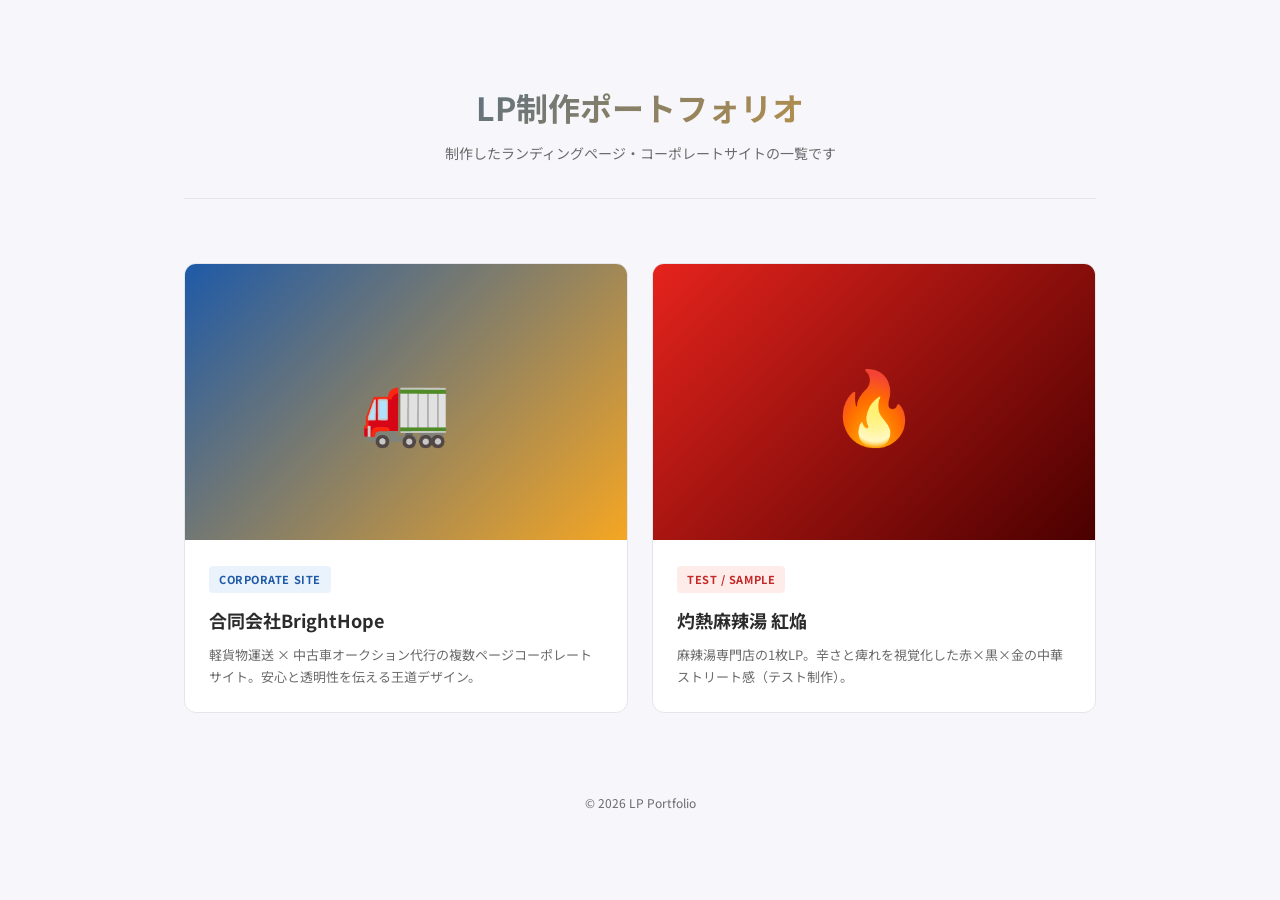
==== commit 79a52769: "Add BrightHope corporate site (5 pages) + reorganize: move mala tang to /koen/, add root portfolio" ====
--- a/index.html
+++ b/index.html
@@ -3,355 +3,116 @@
 <head>
   <meta charset="UTF-8" />
   <meta name="viewport" content="width=device-width, initial-scale=1.0" />
-  <meta name="description" content="灼熱麻辣湯 紅焔｜本場四川の花椒がしびれる、あなただけの一杯をカスタマイズ。辛さレベル10段階から選べる本格麻辣湯専門店。" />
-  <title>灼熱麻辣湯 紅焔｜燃える一杯、しびれる余韻。</title>
+  <title>LP制作ポートフォリオ</title>
   <link rel="preconnect" href="https://fonts.googleapis.com">
   <link rel="preconnect" href="https://fonts.gstatic.com" crossorigin>
-  <link href="https://fonts.googleapis.com/css2?family=ZCOOL+KuaiLe&family=Noto+Serif+SC:wght@700;900&family=Noto+Sans+JP:wght@400;500;700;900&display=swap" rel="stylesheet">
-  <link rel="stylesheet" href="style.css" />
+  <link href="https://fonts.googleapis.com/css2?family=Noto+Sans+JP:wght@400;500;700;900&display=swap" rel="stylesheet">
+  <style>
+    * { margin: 0; padding: 0; box-sizing: border-box; }
+    body {
+      font-family: "Noto Sans JP", -apple-system, sans-serif;
+      color: #2b2b2b;
+      background: #f7f7fb;
+      line-height: 1.7;
+      -webkit-font-smoothing: antialiased;
+    }
+    .wrap { max-width: 960px; margin: 0 auto; padding: 80px 24px; }
+    header {
+      text-align: center;
+      margin-bottom: 64px;
+      padding-bottom: 32px;
+      border-bottom: 1px solid #e2e5eb;
+    }
+    header h1 {
+      font-size: 32px;
+      margin-bottom: 8px;
+      background: linear-gradient(135deg, #1e5aa8, #f5a623);
+      -webkit-background-clip: text;
+      background-clip: text;
+      -webkit-text-fill-color: transparent;
+    }
+    header p { color: #6b6b6b; font-size: 14px; }
+    .grid {
+      display: grid;
+      grid-template-columns: repeat(auto-fit, minmax(280px, 1fr));
+      gap: 24px;
+    }
+    .card {
+      background: #fff;
+      border-radius: 12px;
+      overflow: hidden;
+      text-decoration: none;
+      color: inherit;
+      transition: transform 0.2s, box-shadow 0.2s;
+      border: 1px solid #e2e5eb;
+    }
+    .card:hover {
+      transform: translateY(-4px);
+      box-shadow: 0 12px 30px rgba(0,0,0,0.08);
+    }
+    .thumb {
+      aspect-ratio: 16/10;
+      display: flex;
+      align-items: center;
+      justify-content: center;
+      color: #fff;
+      font-size: 72px;
+    }
+    .thumb-koen { background: linear-gradient(135deg, #e5231c, #4a0000); }
+    .thumb-brighthope { background: linear-gradient(135deg, #1e5aa8, #f5a623); }
+    .body { padding: 24px; }
+    .type {
+      display: inline-block;
+      background: #eaf2fc;
+      color: #1e5aa8;
+      font-size: 11px;
+      padding: 4px 10px;
+      border-radius: 4px;
+      margin-bottom: 12px;
+      font-weight: 700;
+      letter-spacing: 0.05em;
+    }
+    .type.test { background: #fdecea; color: #c62828; }
+    .body h2 { font-size: 18px; margin-bottom: 8px; }
+    .body p { color: #6b6b6b; font-size: 13px; }
+    footer {
+      margin-top: 80px;
+      text-align: center;
+      color: #6b6b6b;
+      font-size: 12px;
+    }
+  </style>
 </head>
 <body>
+  <div class="wrap">
+    <header>
+      <h1>LP制作ポートフォリオ</h1>
+      <p>制作したランディングページ・コーポレートサイトの一覧です</p>
+    </header>
 
-  <!-- Warning banner -->
-  <div class="banner-top">
-    <span>🌶️ 辛党のみなさま、いよいよ限界突破。10段階の激辛レベルをご用意</span>
+    <div class="grid">
+      <a href="brighthope/index.html" class="card">
+        <div class="thumb thumb-brighthope">🚛</div>
+        <div class="body">
+          <span class="type">CORPORATE SITE</span>
+          <h2>合同会社BrightHope</h2>
+          <p>軽貨物運送 × 中古車オークション代行の複数ページコーポレートサイト。安心と透明性を伝える王道デザイン。</p>
+        </div>
+      </a>
+
+      <a href="koen/index.html" class="card">
+        <div class="thumb thumb-koen">🔥</div>
+        <div class="body">
+          <span class="type test">TEST / SAMPLE</span>
+          <h2>灼熱麻辣湯 紅焔</h2>
+          <p>麻辣湯専門店の1枚LP。辛さと痺れを視覚化した赤×黒×金の中華ストリート感（テスト制作）。</p>
+        </div>
+      </a>
+    </div>
+
+    <footer>
+      <p>© 2026 LP Portfolio</p>
+    </footer>
   </div>
-
-  <!-- Header -->
-  <header class="site-header">
-    <div class="container header-inner">
-      <a href="#" class="logo">
-        <span class="logo-mark">紅</span>
-        <span class="logo-text">灼熱麻辣湯 <em>紅焔</em></span>
-      </a>
-      <nav class="nav">
-        <a href="#about">麻辣湯とは</a>
-        <a href="#reason">こだわり</a>
-        <a href="#custom">カスタマイズ</a>
-        <a href="#level">辛さレベル</a>
-        <a href="#menu">メニュー</a>
-        <a href="#access">店舗</a>
-      </nav>
-      <a href="#cta" class="header-cta">今すぐ来店予約</a>
-    </div>
-  </header>
-
-  <!-- Hero -->
-  <section class="hero">
-    <div class="hero-flames">
-      <span>🔥</span><span>🔥</span><span>🔥</span><span>🔥</span><span>🔥</span>
-    </div>
-    <div class="hero-bg"></div>
-    <div class="container hero-inner">
-      <p class="hero-eyebrow">MALA TANG · 麻辣烫</p>
-      <h1 class="hero-title">
-        <span class="title-line-1">燃える一杯、</span>
-        <span class="title-line-2">しびれる<em>余韻</em>。</span>
-      </h1>
-      <p class="hero-lead">
-        四川直輸入の花椒と唐辛子、20時間煮込む骨湯スープ。<br />
-        30種の具材から選ぶ、あなただけの本格麻辣湯。
-      </p>
-      <div class="hero-cta">
-        <a href="#cta" class="btn btn-primary">
-          🔥 初回限定 具材3種プレゼント
-          <span class="btn-sub">LINE登録で今すぐ受取</span>
-        </a>
-        <a href="#custom" class="btn btn-ghost">カスタマイズを見る →</a>
-      </div>
-      <ul class="hero-stats">
-        <li><strong>10</strong><span>段階の辛さ</span></li>
-        <li><strong>30+</strong><span>種の具材</span></li>
-        <li><strong>20h</strong><span>煮込みスープ</span></li>
-        <li><strong>4.8</strong><span>Google評価</span></li>
-      </ul>
-    </div>
-    <div class="hero-scroll">SCROLL ↓</div>
-  </section>
-
-  <!-- About -->
-  <section class="about" id="about">
-    <div class="container">
-      <p class="section-eyebrow">WHAT IS MALA TANG</p>
-      <h2 class="section-title">麻辣湯（マーラータン）とは。</h2>
-      <div class="about-grid">
-        <div class="about-text">
-          <p class="about-lead">中国・四川発祥。<br class="sp-only">"しびれる辛さ"の万能スープ麺。</p>
-          <p>好きな具材を選び、辛さを調整し、そこに濃厚な麻辣スープを注ぐ。中国では屋台文化として親しまれ、いま日本でZ世代を中心に爆発的人気を獲得している"カスタマイズ薬膳鍋"です。</p>
-          <p>「麻」＝しびれ（花椒）、「辣」＝辛さ（唐辛子）。この2つが織りなす複雑な旨みは、一度食べたら忘れられません。</p>
-        </div>
-        <div class="about-visual">
-          <div class="ideogram">
-            <span class="char">麻</span>
-            <span class="char-sub">しびれ</span>
-          </div>
-          <div class="ideogram">
-            <span class="char">辣</span>
-            <span class="char-sub">辛さ</span>
-          </div>
-          <div class="ideogram">
-            <span class="char">燙</span>
-            <span class="char-sub">熱々</span>
-          </div>
-        </div>
-      </div>
-    </div>
-  </section>
-
-  <!-- Reason -->
-  <section class="reason" id="reason">
-    <div class="container">
-      <p class="section-eyebrow">紅焔のこだわり</p>
-      <h2 class="section-title">妥協なき、本場の味。</h2>
-      <div class="reason-grid">
-        <article class="reason-card">
-          <div class="reason-num">01</div>
-          <div class="reason-icon">🌶️</div>
-          <h3>四川直輸入スパイス</h3>
-          <p>四川省・漢源産の青花椒と朝天唐辛子を直輸入。しびれと辛さの黄金比を独自ブレンド。国内では出せない本場の香りを実現しました。</p>
-        </article>
-        <article class="reason-card">
-          <div class="reason-num">02</div>
-          <div class="reason-icon">🍲</div>
-          <h3>20時間煮込みスープ</h3>
-          <p>豚骨と鶏ガラを20時間じっくり炊き出し。20種以上の生薬・漢方素材で仕上げた薬膳スープは、辛い中にも深いコクと甘みを宿します。</p>
-        </article>
-        <article class="reason-card">
-          <div class="reason-num">03</div>
-          <div class="reason-icon">🥬</div>
-          <h3>30種の新鮮具材</h3>
-          <p>青菜・肉・海鮮・練り物・きのこ・麺類まで30種以上。すべて店内仕込みで、朝仕入れの新鮮素材だけを使用。冷凍具材は一切使いません。</p>
-        </article>
-      </div>
-    </div>
-  </section>
-
-  <!-- Customize Flow -->
-  <section class="custom" id="custom">
-    <div class="container">
-      <p class="section-eyebrow">CUSTOMIZE FLOW</p>
-      <h2 class="section-title">あなただけの一杯を、3ステップで。</h2>
-      <div class="step-grid">
-        <div class="step-card">
-          <div class="step-num">STEP<br><span>01</span></div>
-          <h3>具材を選ぶ</h3>
-          <p>30種類から好きなものを何個でも。<br>迷ったら店員がおすすめします。</p>
-          <div class="step-tags">
-            <span>青梗菜</span><span>豚バラ</span><span>エビ</span>
-            <span>湯葉</span><span>春雨</span><span>木耳</span>
-          </div>
-        </div>
-        <div class="step-arrow">→</div>
-        <div class="step-card">
-          <div class="step-num">STEP<br><span>02</span></div>
-          <h3>辛さを決める</h3>
-          <p>0〜10段階でお好みに調整。<br>初めての方はレベル2〜3から。</p>
-          <div class="step-tags">
-            <span>🔥×0</span><span>🔥×3</span><span>🔥×5</span>
-            <span>🔥×7</span><span>🔥×10</span>
-          </div>
-        </div>
-        <div class="step-arrow">→</div>
-        <div class="step-card">
-          <div class="step-num">STEP<br><span>03</span></div>
-          <h3>受け取る</h3>
-          <p>その場で作る本格麻辣湯を<br>アツアツのままお召し上がりください。</p>
-          <div class="step-tags">
-            <span>店内</span><span>テイクアウト</span><span>デリバリー</span>
-          </div>
-        </div>
-      </div>
-    </div>
-  </section>
-
-  <!-- Spice Level -->
-  <section class="level" id="level">
-    <div class="container">
-      <p class="section-eyebrow">SPICE LEVEL</p>
-      <h2 class="section-title">10段階の、辛さの階段。</h2>
-      <p class="section-lead">あなたはどこまで、登れる？</p>
-      <div class="level-list">
-        <div class="level-item lv-1">
-          <div class="level-num">Lv.1-2</div>
-          <div class="level-name">辛くない</div>
-          <div class="level-desc">辛味ゼロ。子どもも安心の白湯スタイル。</div>
-          <div class="level-bar"><span style="width:15%"></span></div>
-        </div>
-        <div class="level-item lv-2">
-          <div class="level-num">Lv.3-4</div>
-          <div class="level-name">ピリ辛</div>
-          <div class="level-desc">初心者におすすめ。ほんのり花椒の香り。</div>
-          <div class="level-bar"><span style="width:35%"></span></div>
-        </div>
-        <div class="level-item lv-3">
-          <div class="level-num">Lv.5-6</div>
-          <div class="level-name">中辛</div>
-          <div class="level-desc">当店の標準。旨みと辛さのベストバランス。</div>
-          <div class="level-bar"><span style="width:55%"></span></div>
-        </div>
-        <div class="level-item lv-4">
-          <div class="level-num">Lv.7-8</div>
-          <div class="level-name">激辛</div>
-          <div class="level-desc">辛党もうなる本場四川の辛さ。汗、必至。</div>
-          <div class="level-bar"><span style="width:80%"></span></div>
-        </div>
-        <div class="level-item lv-5">
-          <div class="level-num">Lv.9-10</div>
-          <div class="level-name">灼熱地獄</div>
-          <div class="level-desc">自己責任。完食で店内に名前を刻めます。</div>
-          <div class="level-bar"><span style="width:100%"></span></div>
-        </div>
-      </div>
-    </div>
-  </section>
-
-  <!-- Menu -->
-  <section class="menu" id="menu">
-    <div class="container">
-      <p class="section-eyebrow">POPULAR MENU</p>
-      <h2 class="section-title">まずはコレ、人気の3杯。</h2>
-      <div class="menu-grid">
-        <article class="menu-card">
-          <div class="menu-badge">🥇 No.1</div>
-          <div class="menu-img" style="background: radial-gradient(circle at 30% 30%, #ff4b1f, #8b0000);">
-            <span class="menu-emoji">🍜</span>
-          </div>
-          <div class="menu-body">
-            <h3>店長おまかせ<br>紅焔スペシャル</h3>
-            <p>人気具材10種＋春雨。まずはコレ。辛さレベル5推奨。</p>
-            <p class="menu-price">¥1,580<span>税込</span></p>
-          </div>
-        </article>
-        <article class="menu-card">
-          <div class="menu-badge">🥈 No.2</div>
-          <div class="menu-img" style="background: radial-gradient(circle at 30% 30%, #f5b642, #8b3a00);">
-            <span class="menu-emoji">🥟</span>
-          </div>
-          <div class="menu-body">
-            <h3>薬膳鶏白湯<br>やさしい麻辣</h3>
-            <p>辛さレベル0-3対応。滋味あふれるスープで疲れた体に。</p>
-            <p class="menu-price">¥1,380<span>税込</span></p>
-          </div>
-        </article>
-        <article class="menu-card">
-          <div class="menu-badge">🔥 挑戦者</div>
-          <div class="menu-img" style="background: radial-gradient(circle at 30% 30%, #ff0000, #1a0000);">
-            <span class="menu-emoji">👹</span>
-          </div>
-          <div class="menu-body">
-            <h3>灼熱地獄<br>レベル10フルセット</h3>
-            <p>激辛好き限定。完食者は"殿堂入り"の名誉を得る。</p>
-            <p class="menu-price">¥1,980<span>税込</span></p>
-          </div>
-        </article>
-      </div>
-    </div>
-  </section>
-
-  <!-- Voice -->
-  <section class="voice">
-    <div class="container">
-      <p class="section-eyebrow">CUSTOMER VOICE</p>
-      <h2 class="section-title">辛さに、恋しました。</h2>
-      <div class="voice-grid">
-        <blockquote class="voice-card">
-          <div class="voice-stars">★★★★★</div>
-          <p>"花椒のしびれが本当に本場！四川旅行を思い出しました。週2で通ってます。"</p>
-          <footer>— @spice_lover_92（20代・OL）</footer>
-        </blockquote>
-        <blockquote class="voice-card">
-          <div class="voice-stars">★★★★★</div>
-          <p>"辛いのが苦手でも、レベル2でスープの旨みを堪能できました。薬膳っぽくて体があったまる。"</p>
-          <footer>— @yuka_gourmet（30代・主婦）</footer>
-        </blockquote>
-        <blockquote class="voice-card">
-          <div class="voice-stars">★★★★★</div>
-          <p>"レベル10完食して殿堂入りしました。もう他の激辛では物足りない体になりました。"</p>
-          <footer>— @gekikara_king（20代・学生）</footer>
-        </blockquote>
-      </div>
-    </div>
-  </section>
-
-  <!-- Access -->
-  <section class="access" id="access">
-    <div class="container">
-      <p class="section-eyebrow">STORE INFO</p>
-      <h2 class="section-title">本店で、お待ちしています。</h2>
-      <div class="access-grid">
-        <div class="access-info">
-          <dl>
-            <dt>店名</dt><dd>灼熱麻辣湯 紅焔（こうえん）</dd>
-            <dt>住所</dt><dd>東京都新宿区歌舞伎町1-2-3 紅ビル1F</dd>
-            <dt>営業時間</dt><dd>11:00 - 翌2:00（L.O. 翌1:30）</dd>
-            <dt>定休日</dt><dd>年中無休</dd>
-            <dt>電話</dt><dd>03-0000-0000</dd>
-            <dt>アクセス</dt><dd>JR新宿駅東口より徒歩5分</dd>
-            <dt>席数</dt><dd>32席（カウンター12 / テーブル20）</dd>
-          </dl>
-        </div>
-        <div class="access-map">
-          <div class="map-placeholder">
-            <span>MAP</span>
-            <p>Google Map埋め込み予定</p>
-          </div>
-        </div>
-      </div>
-    </div>
-  </section>
-
-  <!-- CTA -->
-  <section class="cta" id="cta">
-    <div class="cta-flames">
-      <span>🔥</span><span>🔥</span><span>🔥</span><span>🔥</span><span>🔥</span><span>🔥</span><span>🔥</span>
-    </div>
-    <div class="container container-narrow">
-      <p class="cta-eyebrow">🎁 初回来店限定キャンペーン</p>
-      <h2 class="cta-title">
-        LINE登録で、<br />
-        <span class="cta-highlight">人気具材3種</span>を<br />
-        <span class="cta-highlight">無料プレゼント。</span>
-      </h2>
-      <p class="cta-lead">
-        30秒で友だち追加、そのままご来店ください。<br />
-        あなただけの一杯を、店員と一緒に作りましょう。
-      </p>
-      <a href="#" class="btn btn-primary btn-large">
-        🔥 LINEで具材3種を受け取る
-      </a>
-      <p class="cta-note">※ 初回来店限定。予告なく終了する場合があります。</p>
-    </div>
-  </section>
-
-  <!-- Footer -->
-  <footer class="site-footer">
-    <div class="container">
-      <div class="footer-grid">
-        <div>
-          <p class="footer-logo">灼熱麻辣湯 紅焔</p>
-          <p class="footer-desc">燃える一杯、しびれる余韻。<br>本場四川の味を、東京・新宿で。</p>
-        </div>
-        <div>
-          <p class="footer-title">MENU</p>
-          <ul>
-            <li><a href="#about">麻辣湯とは</a></li>
-            <li><a href="#custom">カスタマイズ</a></li>
-            <li><a href="#level">辛さレベル</a></li>
-            <li><a href="#menu">人気メニュー</a></li>
-          </ul>
-        </div>
-        <div>
-          <p class="footer-title">CONTACT</p>
-          <ul>
-            <li>Tel: 03-0000-0000</li>
-            <li>Mail: info@koen-mala.example</li>
-            <li>Instagram: @koen_malatang</li>
-          </ul>
-        </div>
-      </div>
-      <p class="copyright">© 2026 灼熱麻辣湯 紅焔. All rights reserved.</p>
-    </div>
-  </footer>
-
 </body>
 </html>
